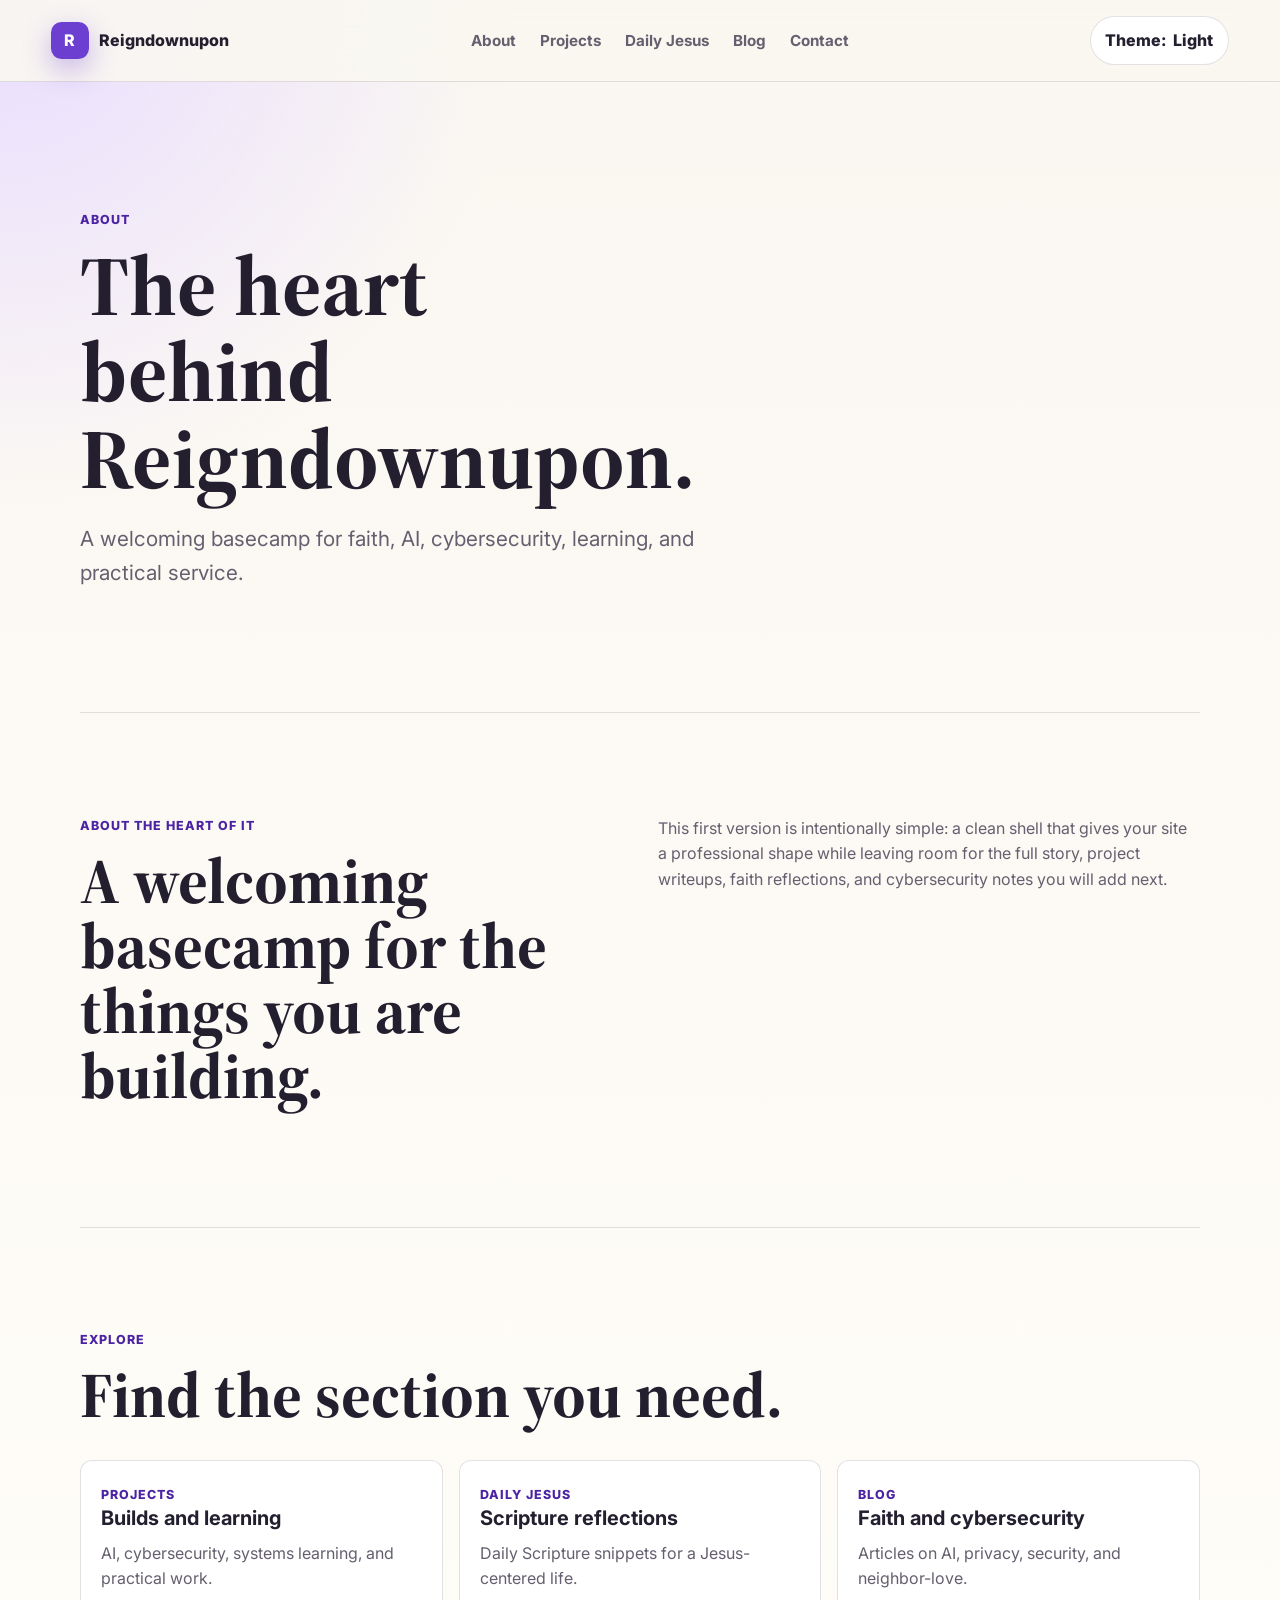
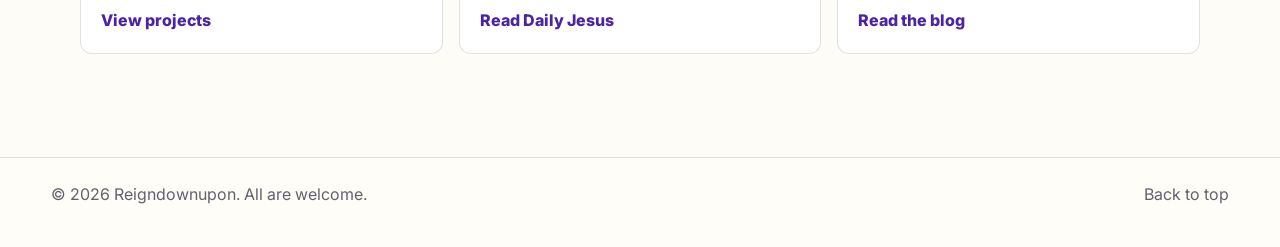
==== about/index.html @ f2bb400f "Add clean section routes" ====
<!doctype html>
<html lang="en">
  <head>
    <meta charset="utf-8">
    <meta name="viewport" content="width=device-width, initial-scale=1">
    <meta
      name="description"
      content="About Reigndownupon: faith, AI, cybersecurity, learning, welcome, and purpose."
    >
    <title>About | Reigndownupon</title>
    <link rel="preconnect" href="https://fonts.googleapis.com">
    <link rel="preconnect" href="https://fonts.gstatic.com" crossorigin>
    <link
      href="https://fonts.googleapis.com/css2?family=Inter:wght@400;500;600;700;800&family=Source+Serif+4:opsz,wght@8..60,600;8..60,700&display=swap"
      rel="stylesheet"
    >
    <link rel="stylesheet" href="/styles.css">
  </head>
  <body>
    <header class="site-header">
      <a class="brand" href="/" aria-label="Reigndownupon home">
        <span class="brand-mark">R</span>
        <span>Reigndownupon</span>
      </a>

      <nav class="nav-links" aria-label="Main navigation">
        <a href="/about/">About</a>
        <a href="/projects/">Projects</a>
        <a href="/dailyjesus/">Daily Jesus</a>
        <a href="/blog/">Blog</a>
        <a href="/contact/">Contact</a>
      </nav>

      <button class="theme-toggle" type="button" aria-label="Switch color theme">
        <span class="theme-label" aria-hidden="true">Theme:</span>
        <span class="theme-text">Light</span>
      </button>
    </header>

    <main id="top">
      <section class="section project-hero">
        <p class="eyebrow">About</p>
        <h1>The heart behind Reigndownupon.</h1>
        <p class="hero-copy">A welcoming basecamp for faith, AI, cybersecurity, learning, and practical service.</p>
      </section>

      <section class="section intro" id="about-story">
        <div>
          <p class="eyebrow">About the heart of it</p>
          <h2>A welcoming basecamp for the things you are building.</h2>
        </div>
        <p>
          This first version is intentionally simple: a clean shell that gives your site a professional shape while leaving
          room for the full story, project writeups, faith reflections, and cybersecurity notes you will add next.
        </p>
      </section>

      <section class="section paths" id="explore">
        <div class="section-heading">
          <p class="eyebrow">Explore</p>
          <h2>Find the section you need.</h2>
        </div>
        <div class="path-grid">
          <article class="path-card">
            <span class="card-kicker">Projects</span>
            <h3>Builds and learning</h3>
            <p>AI, cybersecurity, systems learning, and practical work.</p>
            <a href="/projects/">View projects</a>
          </article>
          <article class="path-card">
            <span class="card-kicker">Daily Jesus</span>
            <h3>Scripture reflections</h3>
            <p>Daily Scripture snippets for a Jesus-centered life.</p>
            <a href="/dailyjesus/">Read Daily Jesus</a>
          </article>
          <article class="path-card">
            <span class="card-kicker">Blog</span>
            <h3>Faith and cybersecurity</h3>
            <p>Articles on AI, privacy, security, and neighbor-love.</p>
            <a href="/blog/">Read the blog</a>
          </article>
        </div>
      </section>
    </main>
    <footer class="site-footer">
      <p>&copy; <span id="year"></span> Reigndownupon. All are welcome.</p>
      <a href="#top">Back to top</a>
    </footer>

    <script src="/script.js"></script>
  </body>
</html>
---- styles.css ----
:root {
  color-scheme: light;
  --bg: #faf7f1;
  --surface: #fffdf8;
  --surface-strong: #ffffff;
  --text: #241f2f;
  --muted: #655f6f;
  --accent: #6d3fd1;
  --accent-strong: #4c24a3;
  --accent-soft: #e9ddff;
  --wood: #6b4a32;
  --line: rgba(36, 31, 47, 0.13);
  --shadow: 0 24px 70px rgba(60, 41, 92, 0.16);
}

body.dark {
  color-scheme: dark;
  --bg: #121018;
  --surface: #1b1723;
  --surface-strong: #241e31;
  --text: #f8f3ea;
  --muted: #c8bed2;
  --accent: #b99cff;
  --accent-strong: #d9ccff;
  --accent-soft: rgba(185, 156, 255, 0.16);
  --wood: #d2a36f;
  --line: rgba(248, 243, 234, 0.14);
  --shadow: 0 24px 80px rgba(0, 0, 0, 0.35);
}

* {
  box-sizing: border-box;
}

html {
  scroll-behavior: smooth;
}

body {
  margin: 0;
  background:
    radial-gradient(circle at top left, var(--accent-soft), transparent 32rem),
    linear-gradient(180deg, var(--bg), var(--surface));
  color: var(--text);
  font-family: Inter, system-ui, -apple-system, BlinkMacSystemFont, "Segoe UI", sans-serif;
  line-height: 1.6;
}

a {
  color: inherit;
}

.site-header {
  position: sticky;
  top: 0;
  z-index: 10;
  display: flex;
  align-items: center;
  justify-content: space-between;
  gap: 1rem;
  padding: 1rem clamp(1rem, 4vw, 4rem);
  background: color-mix(in srgb, var(--bg) 88%, transparent);
  border-bottom: 1px solid var(--line);
  backdrop-filter: blur(18px);
}

.brand {
  display: inline-flex;
  align-items: center;
  gap: 0.65rem;
  font-weight: 800;
  text-decoration: none;
}

.brand-mark {
  display: grid;
  width: 2.35rem;
  height: 2.35rem;
  place-items: center;
  border-radius: 0.65rem;
  background: var(--accent);
  color: white;
  box-shadow: 0 10px 28px color-mix(in srgb, var(--accent) 36%, transparent);
}

.nav-links {
  display: flex;
  align-items: center;
  gap: clamp(0.8rem, 2vw, 1.5rem);
  color: var(--muted);
  font-size: 0.95rem;
  font-weight: 700;
}

.nav-links a,
.site-footer a,
.path-card a {
  text-decoration: none;
}

.nav-links a:hover,
.site-footer a:hover,
.path-card a:hover {
  color: var(--accent-strong);
}

.theme-toggle,
.button {
  border: 0;
  border-radius: 999px;
  font: inherit;
  font-weight: 800;
  cursor: pointer;
}

.theme-toggle {
  display: inline-flex;
  align-items: center;
  gap: 0.45rem;
  padding: 0.68rem 0.9rem;
  background: var(--surface-strong);
  color: var(--text);
  border: 1px solid var(--line);
}

.section {
  width: min(1120px, calc(100% - 2rem));
  margin: 0 auto;
  padding: clamp(4rem, 8vw, 7rem) 0;
}

.hero {
  display: grid;
  grid-template-columns: minmax(0, 1.05fr) minmax(18rem, 0.95fr);
  align-items: center;
  gap: clamp(2rem, 6vw, 5rem);
  min-height: calc(100vh - 5rem);
}

.eyebrow,
.card-kicker,
.date {
  margin: 0 0 0.75rem;
  color: var(--accent-strong);
  font-size: 0.78rem;
  font-weight: 800;
  letter-spacing: 0.08em;
  text-transform: uppercase;
}

h1,
h2,
h3,
h4,
p {
  margin-top: 0;
}

h1,
h2 {
  font-family: "Source Serif 4", Georgia, serif;
  line-height: 1.02;
}

h1 {
  max-width: 13.5ch;
  margin-bottom: 1.35rem;
  font-size: clamp(3.35rem, 6.6vw, 6.2rem);
}

h2 {
  margin-bottom: 1rem;
  font-size: clamp(2.2rem, 5vw, 4.2rem);
}

h3 {
  margin-bottom: 0.65rem;
  font-size: 1.25rem;
  line-height: 1.2;
}

h4 {
  margin-bottom: 0.65rem;
  font-size: 1.08rem;
  line-height: 1.2;
}

.hero-copy {
  max-width: 42rem;
  color: var(--muted);
  font-size: clamp(1.08rem, 2vw, 1.3rem);
}

.hero-actions {
  display: flex;
  flex-wrap: wrap;
  gap: 0.8rem;
  margin-top: 2rem;
}

.button {
  display: inline-flex;
  align-items: center;
  justify-content: center;
  min-height: 3rem;
  padding: 0.75rem 1.2rem;
  text-decoration: none;
}

.button.primary {
  background: var(--accent);
  color: white;
  box-shadow: 0 18px 40px color-mix(in srgb, var(--accent) 28%, transparent);
}

.button.secondary {
  background: var(--surface-strong);
  color: var(--text);
  border: 1px solid var(--line);
}

.hero-scene {
  position: relative;
  min-height: 32rem;
  overflow: hidden;
  border: 1px solid var(--line);
  border-radius: 1.4rem;
  background: var(--surface-strong);
  box-shadow: var(--shadow);
}

.hero-scene img {
  display: block;
  width: 100%;
  height: 100%;
  min-height: 32rem;
  object-fit: cover;
}

.intro {
  display: grid;
  grid-template-columns: minmax(0, 0.95fr) minmax(0, 1fr);
  gap: clamp(1.5rem, 5vw, 4rem);
  border-top: 1px solid var(--line);
  border-bottom: 1px solid var(--line);
}

.intro p:last-child,
.contact p,
.path-card p,
.work-list p,
.article-grid p,
.study-certs p,
.credential-grid p {
  color: var(--muted);
}

.section-heading {
  max-width: 46rem;
  margin-bottom: 2rem;
}

.section-heading-row {
  display: flex;
  max-width: none;
  align-items: end;
  justify-content: space-between;
  gap: 1.25rem;
}

.section-heading-row > div {
  max-width: 46rem;
}

.section-heading-row .button {
  flex: 0 0 auto;
  margin-bottom: 0.25rem;
}

.path-grid,
.article-grid,
.credential-grid {
  display: grid;
  grid-template-columns: repeat(3, minmax(0, 1fr));
  gap: 1rem;
}

.path-card,
.article-grid article,
.credential-grid article {
  padding: 1.25rem;
  border: 1px solid var(--line);
  border-radius: 0.75rem;
  background: var(--surface-strong);
}

.article-list {
  display: grid;
  gap: 1.25rem;
}

.blog-post {
  padding: clamp(1.25rem, 3vw, 2rem);
  border: 1px solid var(--line);
  border-radius: 1rem;
  background: var(--surface-strong);
  box-shadow: 0 16px 48px rgba(60, 41, 92, 0.1);
}

.blog-post h3 {
  font-family: "Source Serif 4", Georgia, serif;
  font-size: clamp(1.65rem, 3vw, 2.45rem);
}

.blog-post p {
  color: var(--muted);
}

.blog-post .article-source {
  color: var(--text);
  font-weight: 800;
}

.blog-post a {
  color: var(--accent-strong);
}

.path-card a {
  color: var(--accent-strong);
  font-weight: 800;
}

.work-list {
  display: grid;
  gap: 0.85rem;
}

.work-list article {
  display: grid;
  grid-template-columns: 4rem minmax(0, 1fr);
  gap: 1rem;
  align-items: start;
  padding: 1.25rem;
  border: 1px solid var(--line);
  border-radius: 0.75rem;
  background: color-mix(in srgb, var(--surface-strong) 72%, transparent);
}

.work-list span {
  color: var(--accent-strong);
  font-family: "Source Serif 4", Georgia, serif;
  font-size: 2rem;
  font-weight: 700;
  line-height: 1;
}

.study-certs {
  margin-top: 2rem;
  padding-top: 2rem;
  border-top: 1px solid var(--line);
}

.credential-grid {
  grid-template-columns: repeat(5, minmax(0, 1fr));
}

.credential-grid article {
  display: grid;
  align-content: start;
  min-height: 12rem;
}

.credential-grid span {
  margin-bottom: 1rem;
  color: var(--accent-strong);
  font-size: 0.78rem;
  font-weight: 800;
  text-transform: uppercase;
}

.jesus-daily {
  border-top: 1px solid var(--line);
  border-bottom: 1px solid var(--line);
}

.daily-feature {
  padding: clamp(1.25rem, 4vw, 2rem);
  border: 1px solid var(--line);
  border-radius: 1rem;
  background: linear-gradient(135deg, var(--surface-strong), color-mix(in srgb, var(--accent-soft) 54%, var(--surface)));
  box-shadow: var(--shadow);
}

.daily-feature h3 {
  font-family: "Source Serif 4", Georgia, serif;
  font-size: clamp(1.8rem, 4vw, 3rem);
}

.daily-feature blockquote {
  margin: 0 0 1.25rem;
  padding: 1rem 1.25rem;
  border-left: 4px solid var(--accent);
  border-radius: 0.7rem;
  background: color-mix(in srgb, var(--surface-strong) 78%, transparent);
  color: var(--text);
  font-family: "Source Serif 4", Georgia, serif;
  font-size: clamp(1.12rem, 2vw, 1.35rem);
  line-height: 1.45;
}

.daily-feature blockquote cite {
  display: block;
  margin-top: 0.65rem;
  color: var(--muted);
  font-family: Inter, system-ui, -apple-system, BlinkMacSystemFont, "Segoe UI", sans-serif;
  font-size: 0.9rem;
  font-style: normal;
  font-weight: 800;
}

.daily-feature ol {
  display: grid;
  gap: 0.75rem;
  margin: 1.25rem 0;
  padding-left: 1.4rem;
  color: var(--text);
  font-weight: 700;
}

.daily-prayer {
  margin-bottom: 0;
  color: var(--accent-strong);
  font-weight: 800;
}

.archive-grid {
  display: grid;
  grid-template-columns: repeat(2, minmax(0, 1fr));
  gap: 1rem;
  margin-top: 1rem;
}

.archive-grid article {
  padding: 1.25rem;
  border: 1px solid var(--line);
  border-radius: 0.75rem;
  background: var(--surface-strong);
}

.daily-feature p,
.archive-grid p {
  color: var(--muted);
}

.contact {
  display: grid;
  grid-template-columns: minmax(0, 0.85fr) minmax(18rem, 1fr);
  gap: clamp(1.5rem, 5vw, 4rem);
  align-items: start;
}

.contact-form,
.contact-card {
  display: grid;
  gap: 1rem;
  padding: 1.25rem;
  border: 1px solid var(--line);
  border-radius: 0.75rem;
  background: var(--surface-strong);
  box-shadow: var(--shadow);
}

.contact-card {
  align-content: start;
}

label {
  display: grid;
  gap: 0.4rem;
  color: var(--muted);
  font-weight: 700;
}

input,
select,
textarea {
  width: 100%;
  border: 1px solid var(--line);
  border-radius: 0.55rem;
  padding: 0.85rem 0.9rem;
  background: var(--surface);
  color: var(--text);
  font: inherit;
}

textarea {
  resize: vertical;
}

.site-footer {
  display: flex;
  justify-content: space-between;
  gap: 1rem;
  padding: 1.5rem clamp(1rem, 4vw, 4rem);
  color: var(--muted);
  border-top: 1px solid var(--line);
}

@media (max-width: 820px) {
  .site-header {
    align-items: flex-start;
    flex-wrap: wrap;
  }

  .nav-links {
    order: 3;
    width: 100%;
    overflow-x: auto;
    padding-bottom: 0.2rem;
  }

  .hero,
  .intro,
  .contact,
  .path-grid,
  .article-grid,
  .archive-grid,
  .credential-grid {
    grid-template-columns: 1fr;
  }

  .section-heading-row {
    align-items: flex-start;
    flex-direction: column;
  }

  .hero {
    min-height: auto;
  }

  h1 {
    max-width: 12ch;
    font-size: clamp(2.85rem, 14vw, 4.6rem);
  }

  .hero-scene {
    min-height: 24rem;
  }
}

@media (max-width: 540px) {
  .brand {
    font-size: 0.95rem;
  }

  .theme-text {
    display: none;
  }

  .section {
    width: min(100% - 1rem, 1120px);
  }

  .work-list article {
    grid-template-columns: 1fr;
  }

  .site-footer {
    flex-direction: column;
  }
}


.work-list article a {
  color: var(--accent-strong);
  font-weight: 800;
  text-decoration: none;
}

.work-list article a:hover {
  text-decoration: underline;
}

.project-hero {
  min-height: auto;
  padding-top: clamp(5rem, 10vw, 8rem);
}

.project-hero h1 {
  max-width: 12ch;
}

.project-summary pre {
  overflow-x: auto;
  padding: 1rem;
  border: 1px solid var(--line);
  border-radius: 0.75rem;
  background: var(--surface-strong);
}

.lesson-grid {
  display: grid;
  gap: 0.85rem;
}

.lesson-card {
  border: 1px solid var(--line);
  border-radius: 0.85rem;
  background: var(--surface-strong);
  overflow: hidden;
}

.lesson-card summary {
  display: grid;
  grid-template-columns: 5rem minmax(0, 1fr);
  gap: 1rem;
  align-items: center;
  padding: 1rem 1.25rem;
  cursor: pointer;
  font-weight: 800;
}

.lesson-card summary span {
  color: var(--accent-strong);
  font-family: "Source Serif 4", Georgia, serif;
  font-size: 1.35rem;
}

.lesson-body {
  display: grid;
  gap: 0.65rem;
  padding: 0 1.25rem 1.25rem 7.25rem;
  color: var(--muted);
}

.lesson-body p {
  margin-bottom: 0;
}

.lesson-body code,
.project-summary code {
  font-family: ui-monospace, SFMono-Regular, Menlo, Consolas, monospace;
  font-size: 0.92em;
}
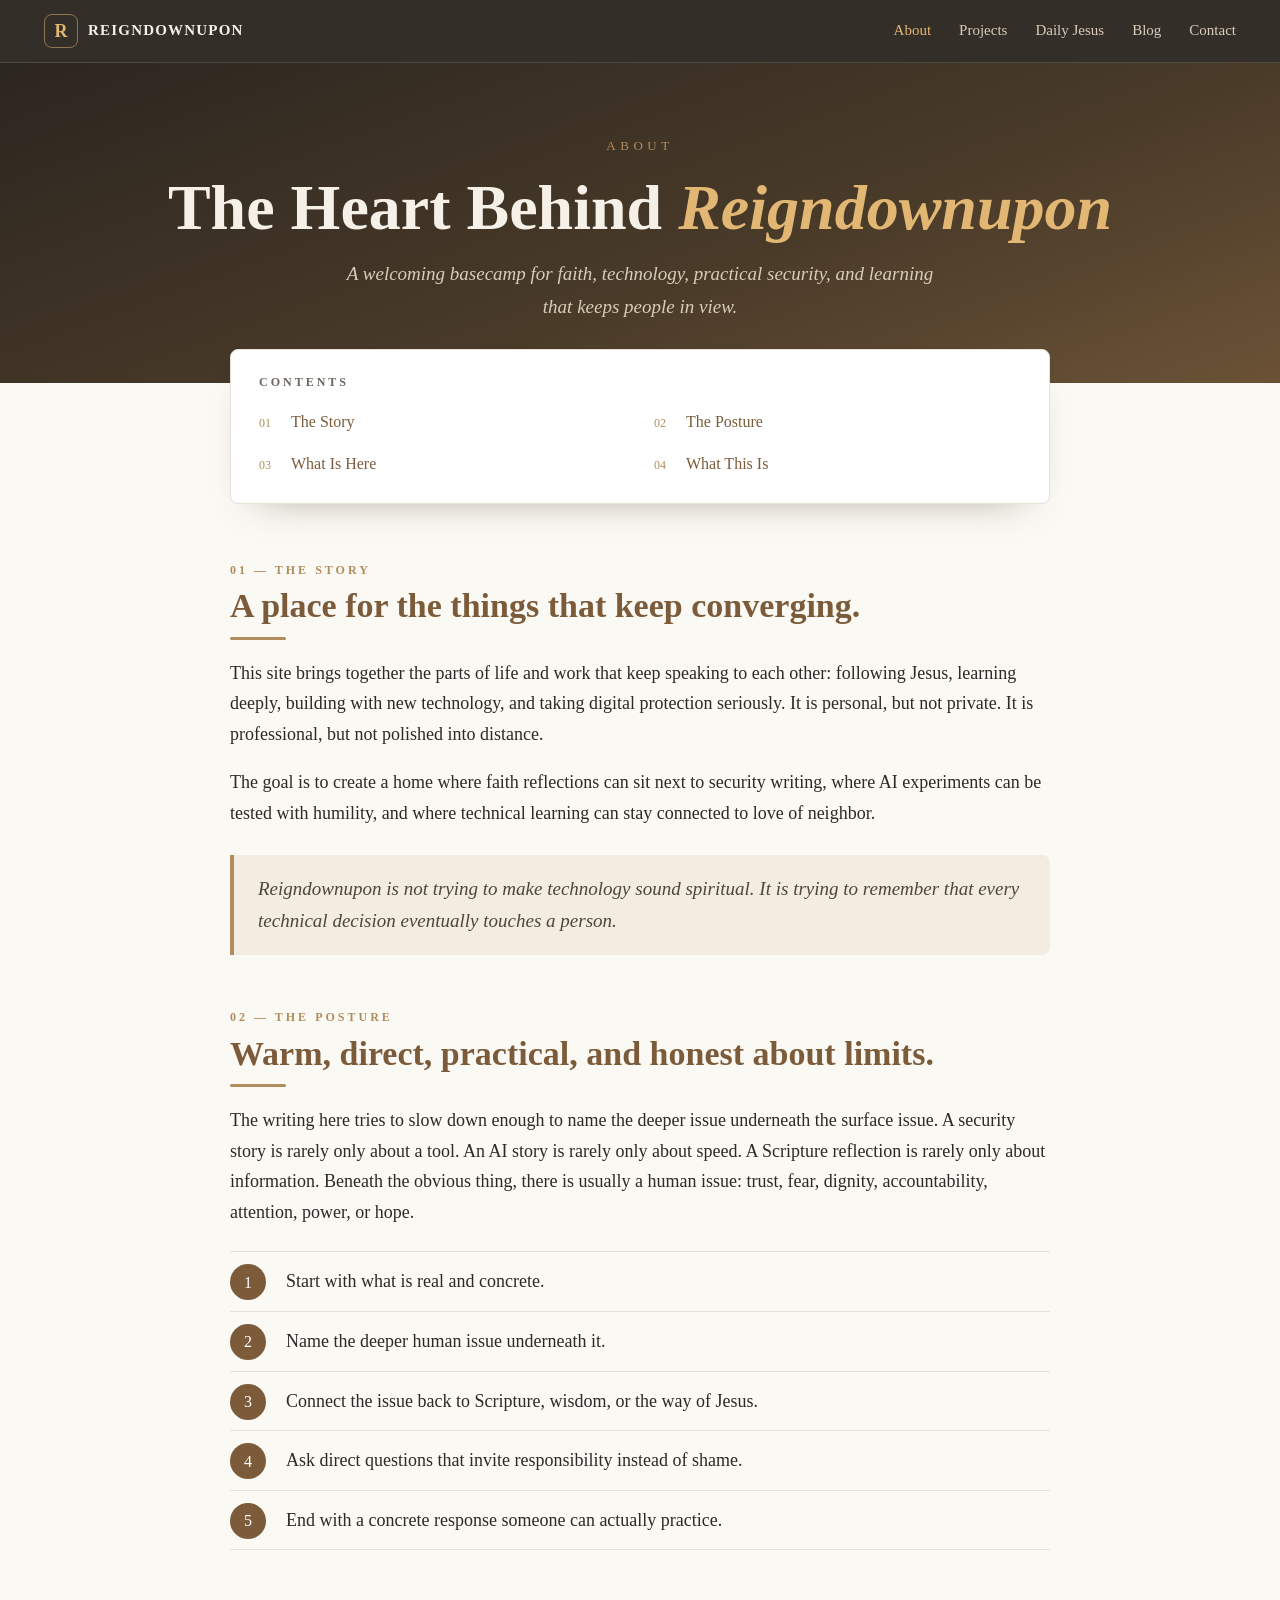
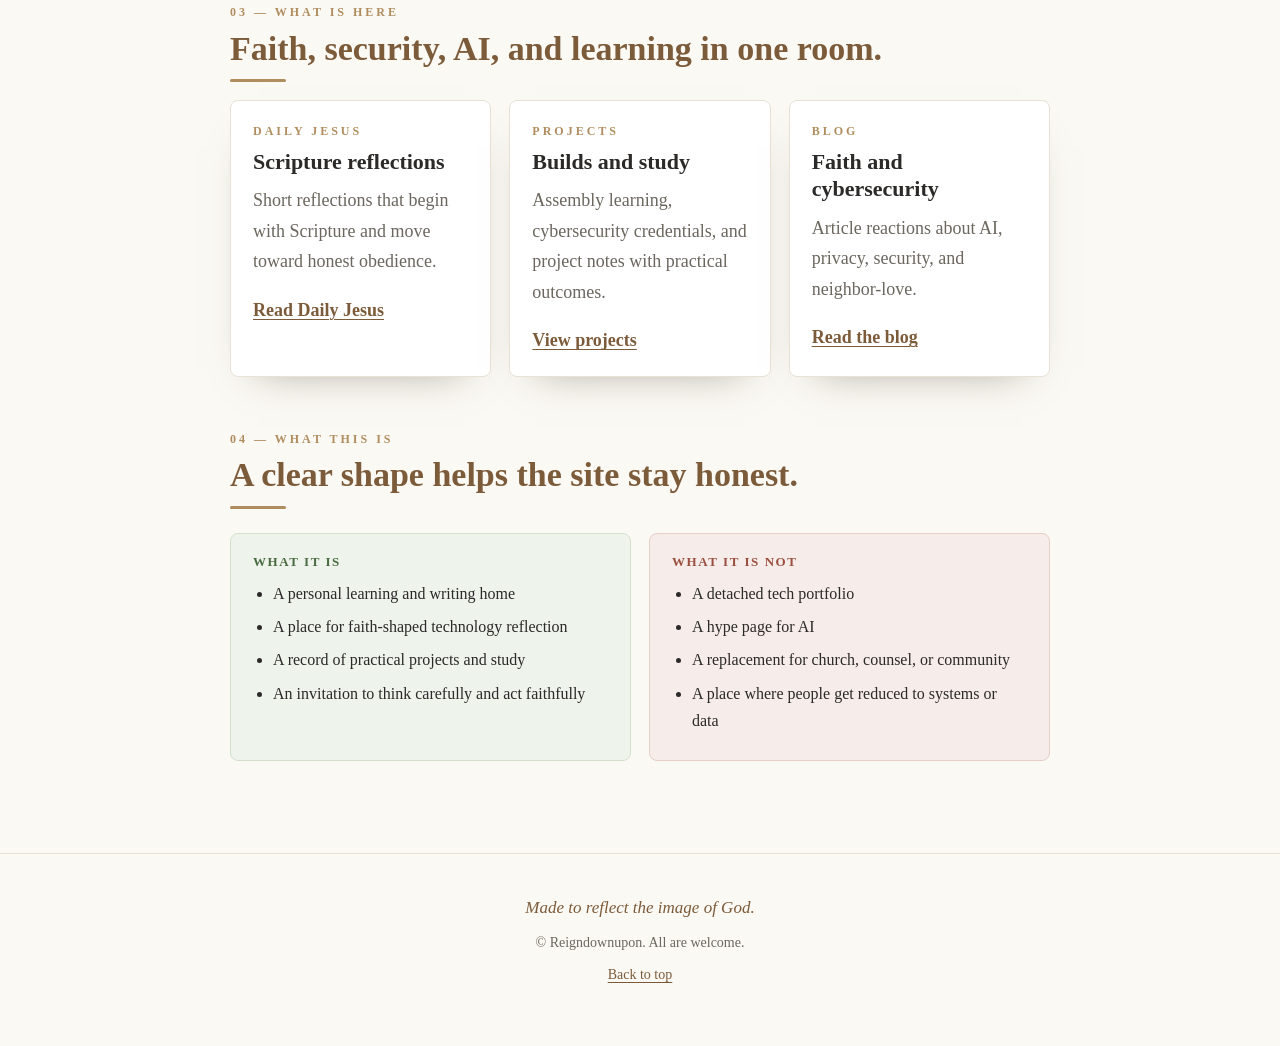
==== commit 9169ee75: "Redesign site with documentation style" ====
--- a/about/index.html
+++ b/about/index.html
@@ -5,15 +5,9 @@
     <meta name="viewport" content="width=device-width, initial-scale=1">
     <meta
       name="description"
-      content="About Reigndownupon: faith, AI, cybersecurity, learning, welcome, and purpose."
+      content="About Reigndownupon: faith, technology, cybersecurity, learning, welcome, and purpose."
     >
     <title>About | Reigndownupon</title>
-    <link rel="preconnect" href="https://fonts.googleapis.com">
-    <link rel="preconnect" href="https://fonts.gstatic.com" crossorigin>
-    <link
-      href="https://fonts.googleapis.com/css2?family=Inter:wght@400;500;600;700;800&family=Source+Serif+4:opsz,wght@8..60,600;8..60,700&display=swap"
-      rel="stylesheet"
-    >
     <link rel="stylesheet" href="/styles.css">
   </head>
   <body>
@@ -24,65 +18,120 @@
       </a>
 
       <nav class="nav-links" aria-label="Main navigation">
-        <a href="/about/">About</a>
+        <a href="/about/" aria-current="page">About</a>
         <a href="/projects/">Projects</a>
         <a href="/dailyjesus/">Daily Jesus</a>
         <a href="/blog/">Blog</a>
         <a href="/contact/">Contact</a>
       </nav>
-
-      <button class="theme-toggle" type="button" aria-label="Switch color theme">
-        <span class="theme-label" aria-hidden="true">Theme:</span>
-        <span class="theme-text">Light</span>
-      </button>
     </header>
 
-    <main id="top">
-      <section class="section project-hero">
-        <p class="eyebrow">About</p>
-        <h1>The heart behind Reigndownupon.</h1>
-        <p class="hero-copy">A welcoming basecamp for faith, AI, cybersecurity, learning, and practical service.</p>
+    <section class="hero" id="top">
+      <div class="mark">About</div>
+      <h1>The Heart Behind <span class="warm">Reigndownupon</span></h1>
+      <p class="tag">A welcoming basecamp for faith, technology, practical security, and learning that keeps people in view.</p>
+    </section>
+
+    <nav class="toc" aria-label="About page contents">
+      <h2>Contents</h2>
+      <ol>
+        <li><a href="#story"><span class="n">01</span> The Story</a></li>
+        <li><a href="#posture"><span class="n">02</span> The Posture</a></li>
+        <li><a href="#what-is-here"><span class="n">03</span> What Is Here</a></li>
+        <li><a href="#boundaries"><span class="n">04</span> What This Is</a></li>
+      </ol>
+    </nav>
+
+    <main class="wrap">
+      <section id="story">
+        <div class="kicker">01 &mdash; The story</div>
+        <h2>A place for the things that keep converging.</h2>
+        <p>
+          This site brings together the parts of life and work that keep speaking to each other: following Jesus,
+          learning deeply, building with new technology, and taking digital protection seriously. It is personal, but
+          not private. It is professional, but not polished into distance.
+        </p>
+        <p>
+          The goal is to create a home where faith reflections can sit next to security writing, where AI experiments
+          can be tested with humility, and where technical learning can stay connected to love of neighbor.
+        </p>
+        <div class="pull">
+          Reigndownupon is not trying to make technology sound spiritual. It is trying to remember that every technical
+          decision eventually touches a person.
+        </div>
       </section>
 
-      <section class="section intro" id="about-story">
-        <div>
-          <p class="eyebrow">About the heart of it</p>
-          <h2>A welcoming basecamp for the things you are building.</h2>
-        </div>
+      <section id="posture">
+        <div class="kicker">02 &mdash; The posture</div>
+        <h2>Warm, direct, practical, and honest about limits.</h2>
         <p>
-          This first version is intentionally simple: a clean shell that gives your site a professional shape while leaving
-          room for the full story, project writeups, faith reflections, and cybersecurity notes you will add next.
+          The writing here tries to slow down enough to name the deeper issue underneath the surface issue. A security
+          story is rarely only about a tool. An AI story is rarely only about speed. A Scripture reflection is rarely
+          only about information. Beneath the obvious thing, there is usually a human issue: trust, fear, dignity,
+          accountability, attention, power, or hope.
         </p>
+        <ol class="steps">
+          <li>Start with what is real and concrete.</li>
+          <li>Name the deeper human issue underneath it.</li>
+          <li>Connect the issue back to Scripture, wisdom, or the way of Jesus.</li>
+          <li>Ask direct questions that invite responsibility instead of shame.</li>
+          <li>End with a concrete response someone can actually practice.</li>
+        </ol>
       </section>
 
-      <section class="section paths" id="explore">
-        <div class="section-heading">
-          <p class="eyebrow">Explore</p>
-          <h2>Find the section you need.</h2>
-        </div>
+      <section id="what-is-here">
+        <div class="kicker">03 &mdash; What is here</div>
+        <h2>Faith, security, AI, and learning in one room.</h2>
         <div class="path-grid">
           <article class="path-card">
-            <span class="card-kicker">Projects</span>
-            <h3>Builds and learning</h3>
-            <p>AI, cybersecurity, systems learning, and practical work.</p>
+            <div class="card-kicker">Daily Jesus</div>
+            <h3>Scripture reflections</h3>
+            <p>Short reflections that begin with Scripture and move toward honest obedience.</p>
+            <a href="/dailyjesus/">Read Daily Jesus</a>
+          </article>
+          <article class="path-card">
+            <div class="card-kicker">Projects</div>
+            <h3>Builds and study</h3>
+            <p>Assembly learning, cybersecurity credentials, and project notes with practical outcomes.</p>
             <a href="/projects/">View projects</a>
           </article>
           <article class="path-card">
-            <span class="card-kicker">Daily Jesus</span>
-            <h3>Scripture reflections</h3>
-            <p>Daily Scripture snippets for a Jesus-centered life.</p>
-            <a href="/dailyjesus/">Read Daily Jesus</a>
-          </article>
-          <article class="path-card">
-            <span class="card-kicker">Blog</span>
+            <div class="card-kicker">Blog</div>
             <h3>Faith and cybersecurity</h3>
-            <p>Articles on AI, privacy, security, and neighbor-love.</p>
+            <p>Article reactions about AI, privacy, security, and neighbor-love.</p>
             <a href="/blog/">Read the blog</a>
           </article>
         </div>
       </section>
+
+      <section id="boundaries">
+        <div class="kicker">04 &mdash; What this is</div>
+        <h2>A clear shape helps the site stay honest.</h2>
+        <div class="boundary">
+          <div class="card is">
+            <h4>What it is</h4>
+            <ul>
+              <li>A personal learning and writing home</li>
+              <li>A place for faith-shaped technology reflection</li>
+              <li>A record of practical projects and study</li>
+              <li>An invitation to think carefully and act faithfully</li>
+            </ul>
+          </div>
+          <div class="card isnt">
+            <h4>What it is not</h4>
+            <ul>
+              <li>A detached tech portfolio</li>
+              <li>A hype page for AI</li>
+              <li>A replacement for church, counsel, or community</li>
+              <li>A place where people get reduced to systems or data</li>
+            </ul>
+          </div>
+        </div>
+      </section>
     </main>
+
     <footer class="site-footer">
+      <p class="verse">Made to reflect the image of God.</p>
       <p>&copy; <span id="year"></span> Reigndownupon. All are welcome.</p>
       <a href="#top">Back to top</a>
     </footer>
--- a/styles.css
+++ b/styles.css
@@ -1,31 +1,23 @@
 :root {
   color-scheme: light;
-  --bg: #faf7f1;
-  --surface: #fffdf8;
-  --surface-strong: #ffffff;
-  --text: #241f2f;
-  --muted: #655f6f;
-  --accent: #6d3fd1;
-  --accent-strong: #4c24a3;
-  --accent-soft: #e9ddff;
-  --wood: #6b4a32;
-  --line: rgba(36, 31, 47, 0.13);
-  --shadow: 0 24px 70px rgba(60, 41, 92, 0.16);
-}
-
-body.dark {
-  color-scheme: dark;
-  --bg: #121018;
-  --surface: #1b1723;
-  --surface-strong: #241e31;
-  --text: #f8f3ea;
-  --muted: #c8bed2;
-  --accent: #b99cff;
-  --accent-strong: #d9ccff;
-  --accent-soft: rgba(185, 156, 255, 0.16);
-  --wood: #d2a36f;
-  --line: rgba(248, 243, 234, 0.14);
-  --shadow: 0 24px 80px rgba(0, 0, 0, 0.35);
+  --bg: #fbf9f4;
+  --paper: #ffffff;
+  --ink: #2b2a28;
+  --muted: #6b675f;
+  --accent: #7c5b3a;
+  --accent-soft: #b08d5f;
+  --line: #e7e1d6;
+  --highlight: #f3ece0;
+  --deep: #2c2620;
+  --deep-mid: #4a3b29;
+  --deep-warm: #6b5236;
+  --good: #eef3ec;
+  --good-line: #d3e0cd;
+  --caution: #f6ece9;
+  --caution-line: #e6cfc8;
+  --max: 820px;
+  --wide: 1040px;
+  --shadow: 0 18px 40px -28px rgba(60, 45, 25, 0.5);
 }
 
 * {
@@ -38,16 +30,41 @@
 
 body {
   margin: 0;
-  background:
-    radial-gradient(circle at top left, var(--accent-soft), transparent 32rem),
-    linear-gradient(180deg, var(--bg), var(--surface));
-  color: var(--text);
-  font-family: Inter, system-ui, -apple-system, BlinkMacSystemFont, "Segoe UI", sans-serif;
-  line-height: 1.6;
+  background: var(--bg);
+  color: var(--ink);
+  font-family: "Iowan Old Style", "Palatino Linotype", Palatino, Georgia, serif;
+  font-size: 18px;
+  line-height: 1.7;
+}
+
+img {
+  display: block;
+  max-width: 100%;
 }
 
 a {
-  color: inherit;
+  color: var(--accent);
+  text-decoration-thickness: 1px;
+  text-underline-offset: 0.18em;
+}
+
+a:hover {
+  color: var(--ink);
+}
+
+p,
+h1,
+h2,
+h3,
+h4,
+ol,
+ul,
+blockquote {
+  margin-top: 0;
+}
+
+p {
+  margin-bottom: 18px;
 }
 
 .site-header {
@@ -57,427 +74,598 @@
   display: flex;
   align-items: center;
   justify-content: space-between;
-  gap: 1rem;
-  padding: 1rem clamp(1rem, 4vw, 4rem);
-  background: color-mix(in srgb, var(--bg) 88%, transparent);
-  border-bottom: 1px solid var(--line);
-  backdrop-filter: blur(18px);
+  gap: 20px;
+  padding: 14px clamp(18px, 4vw, 44px);
+  background: rgba(44, 38, 32, 0.96);
+  color: #f6f1e8;
+  border-bottom: 1px solid rgba(246, 241, 232, 0.14);
+  backdrop-filter: blur(12px);
 }
 
 .brand {
   display: inline-flex;
   align-items: center;
-  gap: 0.65rem;
-  font-weight: 800;
+  gap: 10px;
+  color: #f6f1e8;
+  font-size: 15px;
+  font-weight: 700;
+  letter-spacing: 0.08em;
   text-decoration: none;
+  text-transform: uppercase;
 }
 
 .brand-mark {
   display: grid;
-  width: 2.35rem;
-  height: 2.35rem;
+  width: 34px;
+  height: 34px;
   place-items: center;
-  border-radius: 0.65rem;
-  background: var(--accent);
-  color: white;
-  box-shadow: 0 10px 28px color-mix(in srgb, var(--accent) 36%, transparent);
+  border: 1px solid rgba(226, 182, 115, 0.52);
+  border-radius: 8px;
+  color: #e2b673;
+  font-size: 18px;
+  letter-spacing: 0;
 }
 
 .nav-links {
   display: flex;
   align-items: center;
-  gap: clamp(0.8rem, 2vw, 1.5rem);
-  color: var(--muted);
-  font-size: 0.95rem;
-  font-weight: 700;
-}
-
-.nav-links a,
-.site-footer a,
-.path-card a {
+  gap: clamp(14px, 3vw, 28px);
+  color: #d8cdba;
+  font-size: 15px;
+}
+
+.nav-links a {
+  color: inherit;
   text-decoration: none;
 }
 
 .nav-links a:hover,
-.site-footer a:hover,
-.path-card a:hover {
-  color: var(--accent-strong);
-}
-
-.theme-toggle,
-.button {
-  border: 0;
-  border-radius: 999px;
-  font: inherit;
-  font-weight: 800;
-  cursor: pointer;
-}
-
-.theme-toggle {
-  display: inline-flex;
-  align-items: center;
-  gap: 0.45rem;
-  padding: 0.68rem 0.9rem;
-  background: var(--surface-strong);
-  color: var(--text);
-  border: 1px solid var(--line);
-}
-
-.section {
-  width: min(1120px, calc(100% - 2rem));
-  margin: 0 auto;
-  padding: clamp(4rem, 8vw, 7rem) 0;
-}
-
-.hero {
-  display: grid;
-  grid-template-columns: minmax(0, 1.05fr) minmax(18rem, 0.95fr);
-  align-items: center;
-  gap: clamp(2rem, 6vw, 5rem);
-  min-height: calc(100vh - 5rem);
-}
-
-.eyebrow,
-.card-kicker,
-.date {
-  margin: 0 0 0.75rem;
-  color: var(--accent-strong);
-  font-size: 0.78rem;
-  font-weight: 800;
-  letter-spacing: 0.08em;
+.nav-links a[aria-current="page"] {
+  color: #e2b673;
+}
+
+.hero,
+.section.project-hero {
+  background: linear-gradient(160deg, var(--deep) 0%, var(--deep-mid) 60%, var(--deep-warm) 100%);
+  color: #f6f1e8;
+  margin: 0;
+  max-width: none;
+  padding: 72px 24px 60px;
+  text-align: center;
+}
+
+.hero .mark,
+.project-hero .eyebrow {
+  margin: 0 0 18px;
+  color: var(--accent-soft);
+  font-size: 13px;
+  letter-spacing: 0.35em;
   text-transform: uppercase;
 }
 
-h1,
-h2,
-h3,
-h4,
-p {
-  margin-top: 0;
-}
-
-h1,
-h2 {
-  font-family: "Source Serif 4", Georgia, serif;
+.hero h1,
+.project-hero h1 {
+  margin: 0;
+  color: #f6f1e8;
+  font-size: clamp(46px, 9vw, 64px);
+  font-weight: 600;
+  letter-spacing: 0;
   line-height: 1.02;
 }
 
-h1 {
-  max-width: 13.5ch;
-  margin-bottom: 1.35rem;
-  font-size: clamp(3.35rem, 6.6vw, 6.2rem);
-}
-
-h2 {
-  margin-bottom: 1rem;
-  font-size: clamp(2.2rem, 5vw, 4.2rem);
-}
-
-h3 {
-  margin-bottom: 0.65rem;
-  font-size: 1.25rem;
-  line-height: 1.2;
-}
-
-h4 {
-  margin-bottom: 0.65rem;
-  font-size: 1.08rem;
-  line-height: 1.2;
-}
-
+.hero h1 .warm,
+.project-hero h1 .warm {
+  color: #e2b673;
+  font-style: italic;
+}
+
+.hero p.tag,
 .hero-copy {
-  max-width: 42rem;
-  color: var(--muted);
-  font-size: clamp(1.08rem, 2vw, 1.3rem);
+  max-width: 590px;
+  margin: 18px auto 0;
+  color: #d8cdba;
+  font-size: 19px;
+  font-style: italic;
 }
 
 .hero-actions {
   display: flex;
   flex-wrap: wrap;
-  gap: 0.8rem;
-  margin-top: 2rem;
+  justify-content: center;
+  gap: 12px;
+  margin-top: 26px;
 }
 
 .button {
   display: inline-flex;
   align-items: center;
   justify-content: center;
-  min-height: 3rem;
-  padding: 0.75rem 1.2rem;
+  min-height: 44px;
+  padding: 9px 18px;
+  border: 1px solid var(--accent);
+  border-radius: 999px;
+  color: var(--accent);
+  font: inherit;
+  font-size: 16px;
+  font-weight: 700;
   text-decoration: none;
+  cursor: pointer;
 }
 
 .button.primary {
   background: var(--accent);
-  color: white;
-  box-shadow: 0 18px 40px color-mix(in srgb, var(--accent) 28%, transparent);
+  color: #ffffff;
 }
 
 .button.secondary {
-  background: var(--surface-strong);
-  color: var(--text);
+  background: var(--paper);
+}
+
+.hero .button.secondary,
+.project-hero .button.secondary {
+  background: transparent;
+  border-color: rgba(226, 182, 115, 0.68);
+  color: #f6f1e8;
+}
+
+.hero .button.primary,
+.project-hero .button.primary {
+  border-color: #e2b673;
+  background: #e2b673;
+  color: #2c2620;
+}
+
+.toc {
+  position: relative;
+  z-index: 2;
+  max-width: var(--max);
+  margin: -34px auto 0;
+  padding: 22px 28px;
   border: 1px solid var(--line);
-}
-
-.hero-scene {
+  border-radius: 8px;
+  background: var(--paper);
+  box-shadow: var(--shadow);
+}
+
+.toc h2 {
+  margin: 0 0 12px;
+  color: var(--muted);
+  font-size: 12px;
+  letter-spacing: 0.25em;
+  text-transform: uppercase;
+}
+
+.toc ol {
+  display: grid;
+  grid-template-columns: repeat(2, 1fr);
+  gap: 6px 28px;
+  margin: 0;
+  padding: 0;
+  list-style: none;
+}
+
+.toc a {
+  display: flex;
+  align-items: baseline;
+  gap: 10px;
+  padding: 4px 0;
+  color: var(--accent);
+  font-size: 16px;
+  text-decoration: none;
+}
+
+.toc a .n {
+  flex: none;
+  width: 22px;
+  color: var(--accent-soft);
+  font-size: 12px;
+}
+
+main.wrap,
+main#top:not(.wrap) {
+  padding: 56px 0 40px;
+}
+
+.wrap,
+.section {
+  max-width: var(--max);
+  margin-right: auto;
+  margin-left: auto;
+  padding-right: 24px;
+  padding-left: 24px;
+}
+
+.wrap > .section {
+  padding-right: 0;
+  padding-left: 0;
+}
+
+section,
+.section {
+  margin-bottom: 52px;
+  scroll-margin-top: 88px;
+}
+
+.wide {
+  max-width: var(--wide);
+}
+
+.kicker,
+.eyebrow,
+.card-kicker,
+.date {
+  margin: 0 0 6px;
+  color: var(--accent-soft);
+  font-size: 12px;
+  font-weight: 700;
+  letter-spacing: 0.25em;
+  text-transform: uppercase;
+}
+
+section h2,
+.section h2 {
   position: relative;
-  min-height: 32rem;
-  overflow: hidden;
-  border: 1px solid var(--line);
-  border-radius: 1.4rem;
-  background: var(--surface-strong);
-  box-shadow: var(--shadow);
-}
-
-.hero-scene img {
-  display: block;
-  width: 100%;
-  height: 100%;
-  min-height: 32rem;
-  object-fit: cover;
-}
-
-.intro {
-  display: grid;
-  grid-template-columns: minmax(0, 0.95fr) minmax(0, 1fr);
-  gap: clamp(1.5rem, 5vw, 4rem);
-  border-top: 1px solid var(--line);
-  border-bottom: 1px solid var(--line);
-}
-
-.intro p:last-child,
-.contact p,
-.path-card p,
-.work-list p,
-.article-grid p,
-.study-certs p,
-.credential-grid p {
-  color: var(--muted);
+  margin: 0 0 18px;
+  padding-bottom: 14px;
+  color: var(--accent);
+  font-size: clamp(28px, 6vw, 34px);
+  font-weight: 600;
+  line-height: 1.16;
+}
+
+section h2::after,
+.section h2::after {
+  content: "";
+  position: absolute;
+  bottom: 0;
+  left: 0;
+  width: 56px;
+  height: 3px;
+  border-radius: 2px;
+  background: var(--accent-soft);
+}
+
+h3 {
+  margin-bottom: 10px;
+  color: var(--ink);
+  font-size: 22px;
+  line-height: 1.25;
+}
+
+h4 {
+  margin-bottom: 8px;
+  color: var(--ink);
+  font-size: 18px;
+  line-height: 1.25;
 }
 
 .section-heading {
-  max-width: 46rem;
-  margin-bottom: 2rem;
+  margin-bottom: 26px;
 }
 
 .section-heading-row {
   display: flex;
-  max-width: none;
-  align-items: end;
+  align-items: flex-end;
   justify-content: space-between;
-  gap: 1.25rem;
+  gap: 20px;
 }
 
 .section-heading-row > div {
-  max-width: 46rem;
-}
-
-.section-heading-row .button {
-  flex: 0 0 auto;
-  margin-bottom: 0.25rem;
-}
-
+  max-width: 620px;
+}
+
+.pull {
+  margin: 26px 0;
+  padding: 18px 24px;
+  border-left: 4px solid var(--accent-soft);
+  border-radius: 0 8px 8px 0;
+  background: var(--highlight);
+  color: #4d4639;
+  font-size: 19px;
+  font-style: italic;
+}
+
+.example,
+.blog-post,
+.daily-feature,
+.path-card,
+.credential-grid article,
+.contact-form,
+.contact-card,
+.archive-grid article {
+  border: 1px solid var(--line);
+  border-radius: 8px;
+  background: var(--paper);
+  box-shadow: var(--shadow);
+}
+
+.example {
+  margin: 26px 0;
+  padding: 26px 28px;
+}
+
+.example h3 {
+  margin: 0 0 12px;
+  color: var(--accent);
+  font-size: 15px;
+  letter-spacing: 0.15em;
+  text-transform: uppercase;
+}
+
+.example ul {
+  margin: 14px 0 0;
+  padding-left: 22px;
+}
+
+.example li {
+  margin-bottom: 8px;
+}
+
+.feature-image {
+  overflow: hidden;
+  margin: 26px 0;
+  border: 1px solid var(--line);
+  border-radius: 8px;
+  background: var(--paper);
+  box-shadow: var(--shadow);
+}
+
+.feature-image img {
+  width: 100%;
+  aspect-ratio: 16 / 9;
+  object-fit: cover;
+}
+
+.feature-image figcaption {
+  padding: 12px 16px 14px;
+  color: var(--muted);
+  font-size: 15px;
+  line-height: 1.45;
+}
+
+.feature-grid,
 .path-grid,
 .article-grid,
+.archive-grid,
 .credential-grid {
   display: grid;
+  grid-template-columns: repeat(2, minmax(0, 1fr));
+  gap: 18px;
+}
+
+.path-grid {
   grid-template-columns: repeat(3, minmax(0, 1fr));
-  gap: 1rem;
 }
 
 .path-card,
-.article-grid article,
-.credential-grid article {
-  padding: 1.25rem;
+.archive-grid article {
+  padding: 20px 22px;
+}
+
+.path-card p,
+.archive-grid p,
+.blog-post p,
+.daily-feature p,
+.contact-card p,
+.credential-grid p,
+.work-list p {
+  color: var(--muted);
+}
+
+.path-card a,
+.work-list a,
+.blog-post a,
+.daily-feature a {
+  font-weight: 700;
+}
+
+.boundary {
+  display: grid;
+  grid-template-columns: 1fr 1fr;
+  gap: 18px;
+  margin: 24px 0;
+}
+
+.boundary .card {
+  padding: 20px 22px;
   border: 1px solid var(--line);
-  border-radius: 0.75rem;
-  background: var(--surface-strong);
-}
-
-.article-list {
-  display: grid;
-  gap: 1.25rem;
-}
-
-.blog-post {
-  padding: clamp(1.25rem, 3vw, 2rem);
-  border: 1px solid var(--line);
-  border-radius: 1rem;
-  background: var(--surface-strong);
-  box-shadow: 0 16px 48px rgba(60, 41, 92, 0.1);
-}
-
-.blog-post h3 {
-  font-family: "Source Serif 4", Georgia, serif;
-  font-size: clamp(1.65rem, 3vw, 2.45rem);
-}
-
-.blog-post p {
-  color: var(--muted);
-}
-
-.blog-post .article-source {
-  color: var(--text);
-  font-weight: 800;
-}
-
-.blog-post a {
-  color: var(--accent-strong);
-}
-
-.path-card a {
-  color: var(--accent-strong);
-  font-weight: 800;
-}
-
-.work-list {
-  display: grid;
-  gap: 0.85rem;
+  border-radius: 8px;
+}
+
+.boundary .is {
+  border-color: var(--good-line);
+  background: var(--good);
+}
+
+.boundary .isnt {
+  border-color: var(--caution-line);
+  background: var(--caution);
+}
+
+.boundary h4 {
+  margin: 0 0 10px;
+  font-size: 13px;
+  letter-spacing: 0.12em;
+  text-transform: uppercase;
+}
+
+.boundary .is h4 {
+  color: #4a6b41;
+}
+
+.boundary .isnt h4 {
+  color: #9a4f3f;
+}
+
+.boundary ul {
+  margin: 0;
+  padding-left: 20px;
+}
+
+.boundary li {
+  margin-bottom: 6px;
+  font-size: 16px;
+}
+
+.steps {
+  counter-reset: step;
+  margin: 24px 0 0;
+  padding: 0;
+  list-style: none;
+}
+
+.steps li {
+  position: relative;
+  counter-increment: step;
+  padding: 14px 0 14px 56px;
+  border-top: 1px solid var(--line);
+}
+
+.steps li:last-child {
+  border-bottom: 1px solid var(--line);
+}
+
+.steps li::before {
+  content: counter(step);
+  position: absolute;
+  top: 12px;
+  left: 0;
+  display: flex;
+  width: 36px;
+  height: 36px;
+  align-items: center;
+  justify-content: center;
+  border-radius: 50%;
+  background: var(--accent);
+  color: #ffffff;
+  font-size: 16px;
+}
+
+.work-list,
+.article-list,
+.lesson-grid {
+  display: grid;
+  gap: 18px;
 }
 
 .work-list article {
   display: grid;
-  grid-template-columns: 4rem minmax(0, 1fr);
-  gap: 1rem;
-  align-items: start;
-  padding: 1.25rem;
-  border: 1px solid var(--line);
-  border-radius: 0.75rem;
-  background: color-mix(in srgb, var(--surface-strong) 72%, transparent);
+  grid-template-columns: 52px minmax(0, 1fr);
+  gap: 18px;
+  padding: 20px 0;
+  border-top: 1px solid var(--line);
+}
+
+.work-list article:last-child {
+  border-bottom: 1px solid var(--line);
 }
 
 .work-list span {
-  color: var(--accent-strong);
-  font-family: "Source Serif 4", Georgia, serif;
-  font-size: 2rem;
+  color: var(--accent-soft);
+  font-size: 26px;
   font-weight: 700;
   line-height: 1;
 }
 
-.study-certs {
-  margin-top: 2rem;
-  padding-top: 2rem;
-  border-top: 1px solid var(--line);
-}
-
-.credential-grid {
-  grid-template-columns: repeat(5, minmax(0, 1fr));
-}
-
-.credential-grid article {
-  display: grid;
-  align-content: start;
-  min-height: 12rem;
-}
-
-.credential-grid span {
-  margin-bottom: 1rem;
-  color: var(--accent-strong);
-  font-size: 0.78rem;
-  font-weight: 800;
-  text-transform: uppercase;
-}
-
-.jesus-daily {
-  border-top: 1px solid var(--line);
-  border-bottom: 1px solid var(--line);
-}
-
+.blog-post,
 .daily-feature {
-  padding: clamp(1.25rem, 4vw, 2rem);
-  border: 1px solid var(--line);
-  border-radius: 1rem;
-  background: linear-gradient(135deg, var(--surface-strong), color-mix(in srgb, var(--accent-soft) 54%, var(--surface)));
-  box-shadow: var(--shadow);
-}
-
+  padding: clamp(22px, 4vw, 30px);
+}
+
+.blog-post h3,
 .daily-feature h3 {
-  font-family: "Source Serif 4", Georgia, serif;
-  font-size: clamp(1.8rem, 4vw, 3rem);
+  color: var(--accent);
+  font-size: clamp(28px, 5vw, 36px);
+  font-weight: 600;
+}
+
+.article-source {
+  color: var(--ink);
+  font-weight: 700;
+}
+
+.blog-post ul {
+  margin-top: 0;
+  padding-left: 24px;
 }
 
 .daily-feature blockquote {
-  margin: 0 0 1.25rem;
-  padding: 1rem 1.25rem;
-  border-left: 4px solid var(--accent);
-  border-radius: 0.7rem;
-  background: color-mix(in srgb, var(--surface-strong) 78%, transparent);
-  color: var(--text);
-  font-family: "Source Serif 4", Georgia, serif;
-  font-size: clamp(1.12rem, 2vw, 1.35rem);
-  line-height: 1.45;
+  margin: 0 0 18px;
+  padding: 18px 24px;
+  border-left: 4px solid var(--accent-soft);
+  border-radius: 0 8px 8px 0;
+  background: var(--highlight);
+  color: #4d4639;
+  font-size: 19px;
+  font-style: italic;
 }
 
 .daily-feature blockquote cite {
   display: block;
-  margin-top: 0.65rem;
+  margin-top: 10px;
   color: var(--muted);
-  font-family: Inter, system-ui, -apple-system, BlinkMacSystemFont, "Segoe UI", sans-serif;
-  font-size: 0.9rem;
+  font-size: 15px;
   font-style: normal;
-  font-weight: 800;
+  font-weight: 700;
 }
 
 .daily-feature ol {
   display: grid;
-  gap: 0.75rem;
-  margin: 1.25rem 0;
-  padding-left: 1.4rem;
-  color: var(--text);
-  font-weight: 700;
+  gap: 10px;
+  margin: 18px 0;
+  padding-left: 22px;
+  color: var(--ink);
 }
 
 .daily-prayer {
-  margin-bottom: 0;
-  color: var(--accent-strong);
-  font-weight: 800;
-}
-
-.archive-grid {
-  display: grid;
+  color: var(--accent);
+  font-weight: 700;
+}
+
+.study-certs {
+  margin-top: 34px;
+  padding-top: 28px;
+  border-top: 1px solid var(--line);
+}
+
+.credential-grid {
   grid-template-columns: repeat(2, minmax(0, 1fr));
-  gap: 1rem;
-  margin-top: 1rem;
-}
-
-.archive-grid article {
-  padding: 1.25rem;
-  border: 1px solid var(--line);
-  border-radius: 0.75rem;
-  background: var(--surface-strong);
-}
-
-.daily-feature p,
-.archive-grid p {
-  color: var(--muted);
+  margin-top: 20px;
+}
+
+.credential-grid article {
+  padding: 18px 20px;
+}
+
+.credential-grid span {
+  display: block;
+  margin-bottom: 8px;
+  color: var(--accent-soft);
+  font-size: 12px;
+  font-weight: 700;
+  letter-spacing: 0.18em;
+  text-transform: uppercase;
 }
 
 .contact {
   display: grid;
-  grid-template-columns: minmax(0, 0.85fr) minmax(18rem, 1fr);
-  gap: clamp(1.5rem, 5vw, 4rem);
+  grid-template-columns: minmax(0, 0.82fr) minmax(280px, 1fr);
+  gap: 28px;
   align-items: start;
 }
 
 .contact-form,
 .contact-card {
   display: grid;
-  gap: 1rem;
-  padding: 1.25rem;
-  border: 1px solid var(--line);
-  border-radius: 0.75rem;
-  background: var(--surface-strong);
-  box-shadow: var(--shadow);
-}
-
-.contact-card {
-  align-content: start;
+  gap: 16px;
+  padding: 22px;
 }
 
 label {
   display: grid;
-  gap: 0.4rem;
+  gap: 6px;
   color: var(--muted);
+  font-size: 16px;
   font-weight: 700;
 }
 
@@ -486,46 +674,100 @@
 textarea {
   width: 100%;
   border: 1px solid var(--line);
-  border-radius: 0.55rem;
-  padding: 0.85rem 0.9rem;
-  background: var(--surface);
-  color: var(--text);
+  border-radius: 8px;
+  padding: 12px 13px;
+  background: #fffdf8;
+  color: var(--ink);
   font: inherit;
+  font-size: 16px;
 }
 
 textarea {
   resize: vertical;
 }
 
+.project-summary pre {
+  overflow-x: auto;
+  padding: 16px;
+  border: 1px solid var(--line);
+  border-radius: 8px;
+  background: var(--paper);
+}
+
+.lesson-card {
+  overflow: hidden;
+  border: 1px solid var(--line);
+  border-radius: 8px;
+  background: var(--paper);
+}
+
+.lesson-card summary {
+  display: grid;
+  grid-template-columns: 88px minmax(0, 1fr);
+  gap: 14px;
+  align-items: center;
+  padding: 16px 18px;
+  cursor: pointer;
+  font-weight: 700;
+}
+
+.lesson-card summary span {
+  color: var(--accent-soft);
+}
+
+.lesson-body {
+  display: grid;
+  gap: 8px;
+  padding: 0 18px 18px 120px;
+  color: var(--muted);
+}
+
+.lesson-body p {
+  margin-bottom: 0;
+}
+
+code,
+pre {
+  font-family: ui-monospace, SFMono-Regular, Menlo, Consolas, monospace;
+  font-size: 0.92em;
+}
+
 .site-footer {
-  display: flex;
-  justify-content: space-between;
-  gap: 1rem;
-  padding: 1.5rem clamp(1rem, 4vw, 4rem);
+  padding: 40px 24px 60px;
+  border-top: 1px solid var(--line);
   color: var(--muted);
-  border-top: 1px solid var(--line);
-}
-
-@media (max-width: 820px) {
+  font-size: 14px;
+  text-align: center;
+}
+
+.site-footer p {
+  margin-bottom: 8px;
+}
+
+.site-footer .verse {
+  color: var(--accent);
+  font-size: 17px;
+  font-style: italic;
+}
+
+@media (max-width: 860px) {
   .site-header {
     align-items: flex-start;
-    flex-wrap: wrap;
+    flex-direction: column;
   }
 
   .nav-links {
-    order: 3;
     width: 100%;
     overflow-x: auto;
-    padding-bottom: 0.2rem;
-  }
-
-  .hero,
-  .intro,
-  .contact,
+    padding-bottom: 2px;
+  }
+
   .path-grid,
-  .article-grid,
+  .feature-grid,
   .archive-grid,
-  .credential-grid {
+  .credential-grid,
+  .boundary,
+  .contact {
     grid-template-columns: 1fr;
   }
 
@@ -533,112 +775,39 @@
     align-items: flex-start;
     flex-direction: column;
   }
-
-  .hero {
-    min-height: auto;
-  }
-
-  h1 {
-    max-width: 12ch;
-    font-size: clamp(2.85rem, 14vw, 4.6rem);
-  }
-
-  .hero-scene {
-    min-height: 24rem;
-  }
-}
-
-@media (max-width: 540px) {
-  .brand {
-    font-size: 0.95rem;
-  }
-
-  .theme-text {
-    display: none;
-  }
-
+}
+
+@media (max-width: 640px) {
+  body {
+    font-size: 17px;
+  }
+
+  .hero,
+  .section.project-hero {
+    padding: 58px 20px 52px;
+  }
+
+  .toc {
+    width: calc(100% - 32px);
+    padding: 20px;
+  }
+
+  .toc ol {
+    grid-template-columns: 1fr;
+  }
+
+  .wrap,
   .section {
-    width: min(100% - 1rem, 1120px);
-  }
-
-  .work-list article {
+    padding-right: 20px;
+    padding-left: 20px;
+  }
+
+  .work-list article,
+  .lesson-card summary {
     grid-template-columns: 1fr;
   }
 
-  .site-footer {
-    flex-direction: column;
-  }
-}
-
-
-.work-list article a {
-  color: var(--accent-strong);
-  font-weight: 800;
-  text-decoration: none;
-}
-
-.work-list article a:hover {
-  text-decoration: underline;
-}
-
-.project-hero {
-  min-height: auto;
-  padding-top: clamp(5rem, 10vw, 8rem);
-}
-
-.project-hero h1 {
-  max-width: 12ch;
-}
-
-.project-summary pre {
-  overflow-x: auto;
-  padding: 1rem;
-  border: 1px solid var(--line);
-  border-radius: 0.75rem;
-  background: var(--surface-strong);
-}
-
-.lesson-grid {
-  display: grid;
-  gap: 0.85rem;
-}
-
-.lesson-card {
-  border: 1px solid var(--line);
-  border-radius: 0.85rem;
-  background: var(--surface-strong);
-  overflow: hidden;
-}
-
-.lesson-card summary {
-  display: grid;
-  grid-template-columns: 5rem minmax(0, 1fr);
-  gap: 1rem;
-  align-items: center;
-  padding: 1rem 1.25rem;
-  cursor: pointer;
-  font-weight: 800;
-}
-
-.lesson-card summary span {
-  color: var(--accent-strong);
-  font-family: "Source Serif 4", Georgia, serif;
-  font-size: 1.35rem;
-}
-
-.lesson-body {
-  display: grid;
-  gap: 0.65rem;
-  padding: 0 1.25rem 1.25rem 7.25rem;
-  color: var(--muted);
-}
-
-.lesson-body p {
-  margin-bottom: 0;
-}
-
-.lesson-body code,
-.project-summary code {
-  font-family: ui-monospace, SFMono-Regular, Menlo, Consolas, monospace;
-  font-size: 0.92em;
-}
+  .lesson-body {
+    padding-left: 18px;
+  }
+}
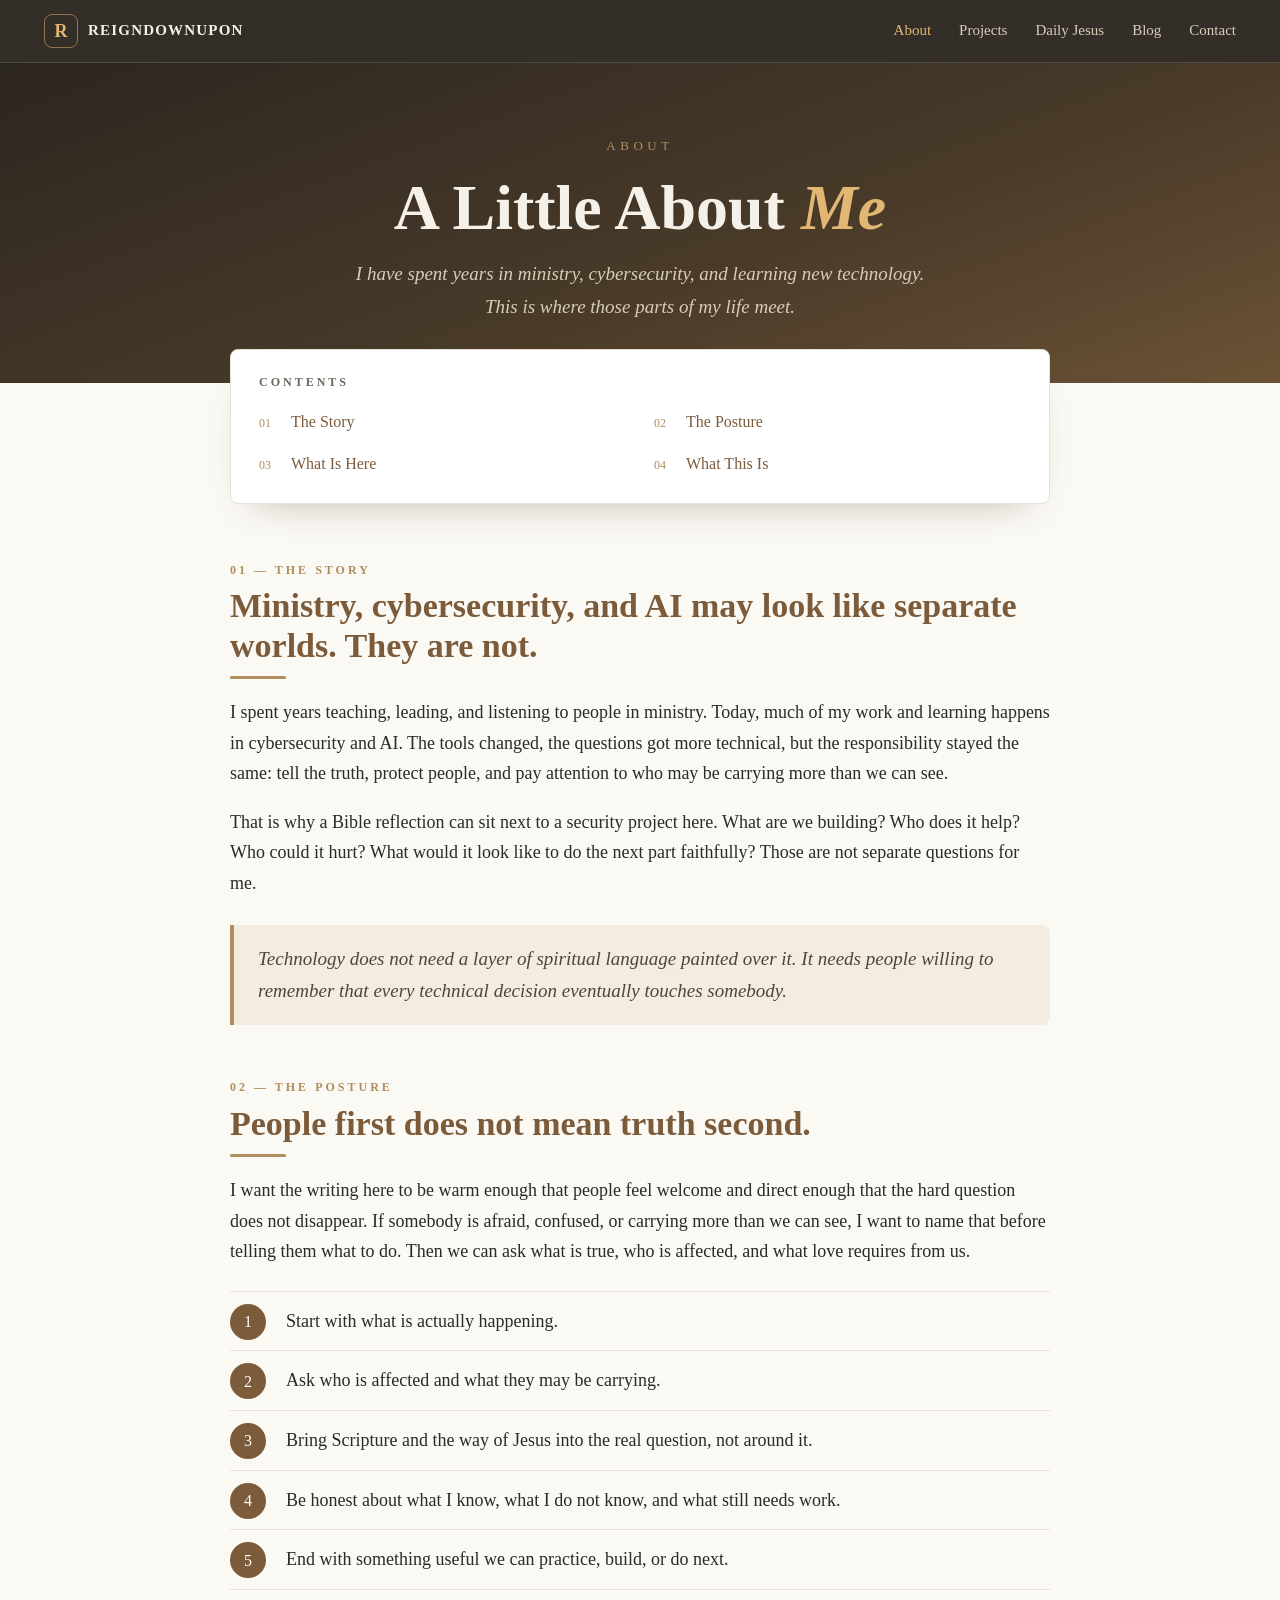
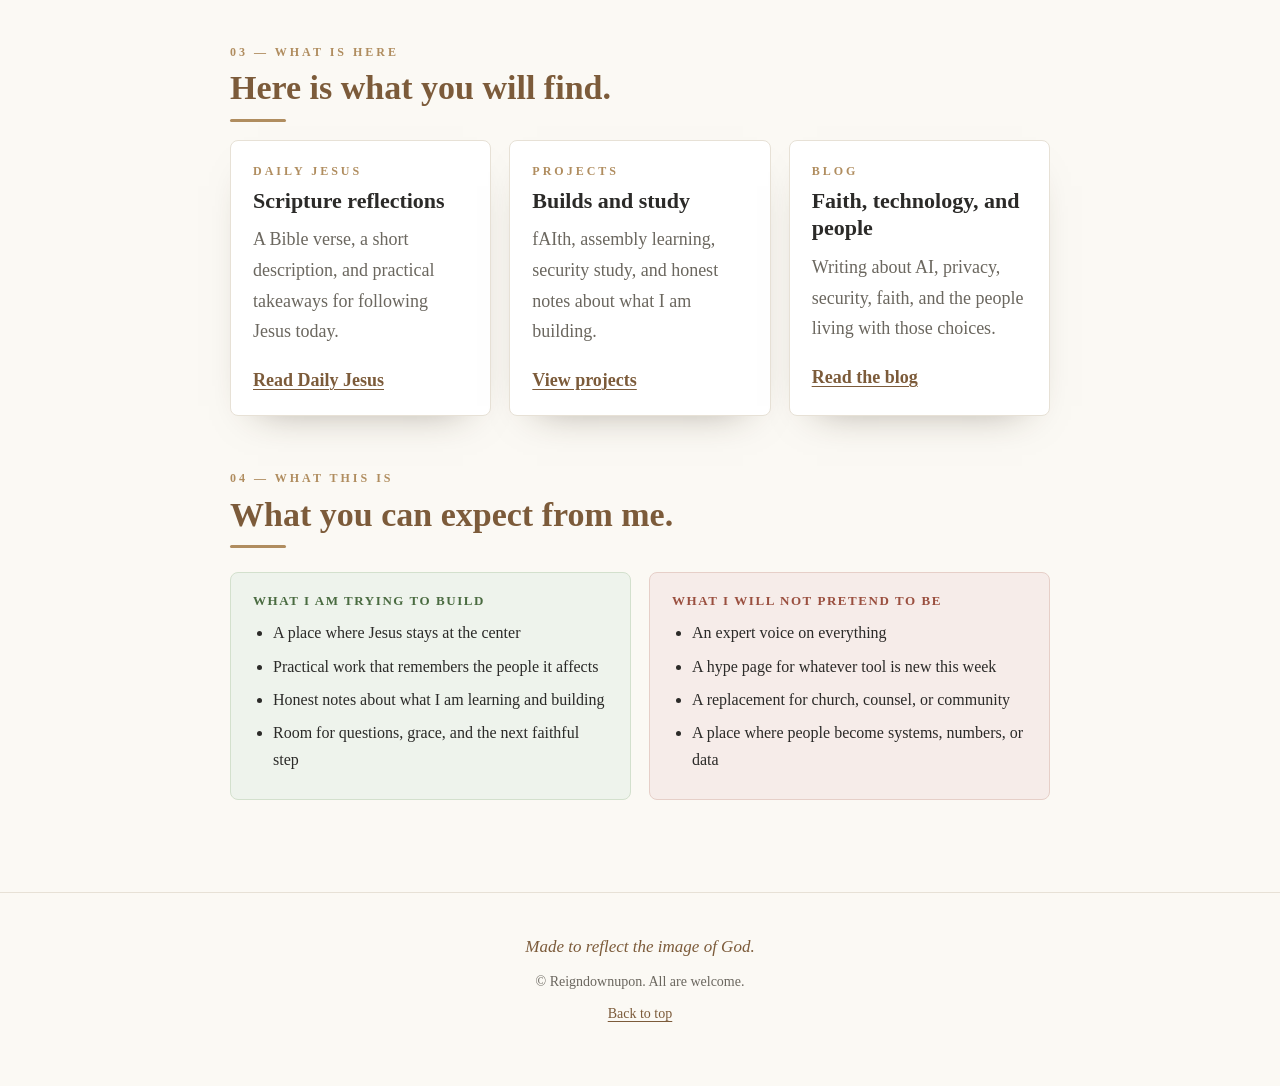
==== commit 0c46d731: "Rewrite site copy in Travis voice" ====
--- a/about/index.html
+++ b/about/index.html
@@ -5,10 +5,10 @@
     <meta name="viewport" content="width=device-width, initial-scale=1">
     <meta
       name="description"
-      content="About Reigndownupon: faith, technology, cybersecurity, learning, welcome, and purpose."
+      content="About Travis Lodes and why Reigndownupon brings faith, cybersecurity, AI, and practical learning together."
     >
     <title>About | Reigndownupon</title>
-    <link rel="stylesheet" href="/styles.css">
+    <link rel="stylesheet" href="/styles.css?v=20260726">
   </head>
   <body>
     <header class="site-header">
@@ -28,8 +28,8 @@
 
     <section class="hero" id="top">
       <div class="mark">About</div>
-      <h1>The Heart Behind <span class="warm">Reigndownupon</span></h1>
-      <p class="tag">A welcoming basecamp for faith, technology, practical security, and learning that keeps people in view.</p>
+      <h1>A Little About <span class="warm">Me</span></h1>
+      <p class="tag">I have spent years in ministry, cybersecurity, and learning new technology. This is where those parts of my life meet.</p>
     </section>
 
     <nav class="toc" aria-label="About page contents">
@@ -45,60 +45,60 @@
     <main class="wrap">
       <section id="story">
         <div class="kicker">01 &mdash; The story</div>
-        <h2>A place for the things that keep converging.</h2>
+        <h2>Ministry, cybersecurity, and AI may look like separate worlds. They are not.</h2>
         <p>
-          This site brings together the parts of life and work that keep speaking to each other: following Jesus,
-          learning deeply, building with new technology, and taking digital protection seriously. It is personal, but
-          not private. It is professional, but not polished into distance.
+          I spent years teaching, leading, and listening to people in ministry. Today, much of my work and learning
+          happens in cybersecurity and AI. The tools changed, the questions got more technical, but the responsibility
+          stayed the same: tell the truth, protect people, and pay attention to who may be carrying more than we can see.
         </p>
         <p>
-          The goal is to create a home where faith reflections can sit next to security writing, where AI experiments
-          can be tested with humility, and where technical learning can stay connected to love of neighbor.
+          That is why a Bible reflection can sit next to a security project here. What are we building? Who does it
+          help? Who could it hurt? What would it look like to do the next part faithfully? Those are not separate
+          questions for me.
         </p>
         <div class="pull">
-          Reigndownupon is not trying to make technology sound spiritual. It is trying to remember that every technical
-          decision eventually touches a person.
+          Technology does not need a layer of spiritual language painted over it. It needs people willing to remember
+          that every technical decision eventually touches somebody.
         </div>
       </section>
 
       <section id="posture">
         <div class="kicker">02 &mdash; The posture</div>
-        <h2>Warm, direct, practical, and honest about limits.</h2>
+        <h2>People first does not mean truth second.</h2>
         <p>
-          The writing here tries to slow down enough to name the deeper issue underneath the surface issue. A security
-          story is rarely only about a tool. An AI story is rarely only about speed. A Scripture reflection is rarely
-          only about information. Beneath the obvious thing, there is usually a human issue: trust, fear, dignity,
-          accountability, attention, power, or hope.
+          I want the writing here to be warm enough that people feel welcome and direct enough that the hard question
+          does not disappear. If somebody is afraid, confused, or carrying more than we can see, I want to name that
+          before telling them what to do. Then we can ask what is true, who is affected, and what love requires from us.
         </p>
         <ol class="steps">
-          <li>Start with what is real and concrete.</li>
-          <li>Name the deeper human issue underneath it.</li>
-          <li>Connect the issue back to Scripture, wisdom, or the way of Jesus.</li>
-          <li>Ask direct questions that invite responsibility instead of shame.</li>
-          <li>End with a concrete response someone can actually practice.</li>
+          <li>Start with what is actually happening.</li>
+          <li>Ask who is affected and what they may be carrying.</li>
+          <li>Bring Scripture and the way of Jesus into the real question, not around it.</li>
+          <li>Be honest about what I know, what I do not know, and what still needs work.</li>
+          <li>End with something useful we can practice, build, or do next.</li>
         </ol>
       </section>
 
       <section id="what-is-here">
         <div class="kicker">03 &mdash; What is here</div>
-        <h2>Faith, security, AI, and learning in one room.</h2>
+        <h2>Here is what you will find.</h2>
         <div class="path-grid">
           <article class="path-card">
             <div class="card-kicker">Daily Jesus</div>
             <h3>Scripture reflections</h3>
-            <p>Short reflections that begin with Scripture and move toward honest obedience.</p>
+            <p>A Bible verse, a short description, and practical takeaways for following Jesus today.</p>
             <a href="/dailyjesus/">Read Daily Jesus</a>
           </article>
           <article class="path-card">
             <div class="card-kicker">Projects</div>
             <h3>Builds and study</h3>
-            <p>Assembly learning, cybersecurity credentials, and project notes with practical outcomes.</p>
+            <p>fAIth, assembly learning, security study, and honest notes about what I am building.</p>
             <a href="/projects/">View projects</a>
           </article>
           <article class="path-card">
             <div class="card-kicker">Blog</div>
-            <h3>Faith and cybersecurity</h3>
-            <p>Article reactions about AI, privacy, security, and neighbor-love.</p>
+            <h3>Faith, technology, and people</h3>
+            <p>Writing about AI, privacy, security, faith, and the people living with those choices.</p>
             <a href="/blog/">Read the blog</a>
           </article>
         </div>
@@ -106,24 +106,24 @@
 
       <section id="boundaries">
         <div class="kicker">04 &mdash; What this is</div>
-        <h2>A clear shape helps the site stay honest.</h2>
+        <h2>What you can expect from me.</h2>
         <div class="boundary">
           <div class="card is">
-            <h4>What it is</h4>
+            <h4>What I am trying to build</h4>
             <ul>
-              <li>A personal learning and writing home</li>
-              <li>A place for faith-shaped technology reflection</li>
-              <li>A record of practical projects and study</li>
-              <li>An invitation to think carefully and act faithfully</li>
+              <li>A place where Jesus stays at the center</li>
+              <li>Practical work that remembers the people it affects</li>
+              <li>Honest notes about what I am learning and building</li>
+              <li>Room for questions, grace, and the next faithful step</li>
             </ul>
           </div>
           <div class="card isnt">
-            <h4>What it is not</h4>
+            <h4>What I will not pretend to be</h4>
             <ul>
-              <li>A detached tech portfolio</li>
-              <li>A hype page for AI</li>
+              <li>An expert voice on everything</li>
+              <li>A hype page for whatever tool is new this week</li>
               <li>A replacement for church, counsel, or community</li>
-              <li>A place where people get reduced to systems or data</li>
+              <li>A place where people become systems, numbers, or data</li>
             </ul>
           </div>
         </div>
--- a/styles.css
+++ b/styles.css
@@ -368,6 +368,7 @@
 .example,
 .blog-post,
 .daily-feature,
+.holding-card,
 .path-card,
 .credential-grid article,
 .contact-form,
@@ -440,6 +441,26 @@
 .path-card,
 .archive-grid article {
   padding: 20px 22px;
+}
+
+.holding-card {
+  padding: clamp(22px, 4vw, 30px);
+}
+
+.holding-card h3 {
+  margin-bottom: 10px;
+  color: var(--accent);
+  font-size: clamp(28px, 5vw, 36px);
+  font-weight: 600;
+}
+
+.holding-card p {
+  max-width: 720px;
+  color: var(--muted);
+}
+
+.holding-card a {
+  font-weight: 700;
 }
 
 .path-card p,
@@ -802,6 +823,11 @@
     padding-left: 20px;
   }
 
+  main.wrap {
+    padding-right: 20px;
+    padding-left: 20px;
+  }
+
   .work-list article,
   .lesson-card summary {
     grid-template-columns: 1fr;
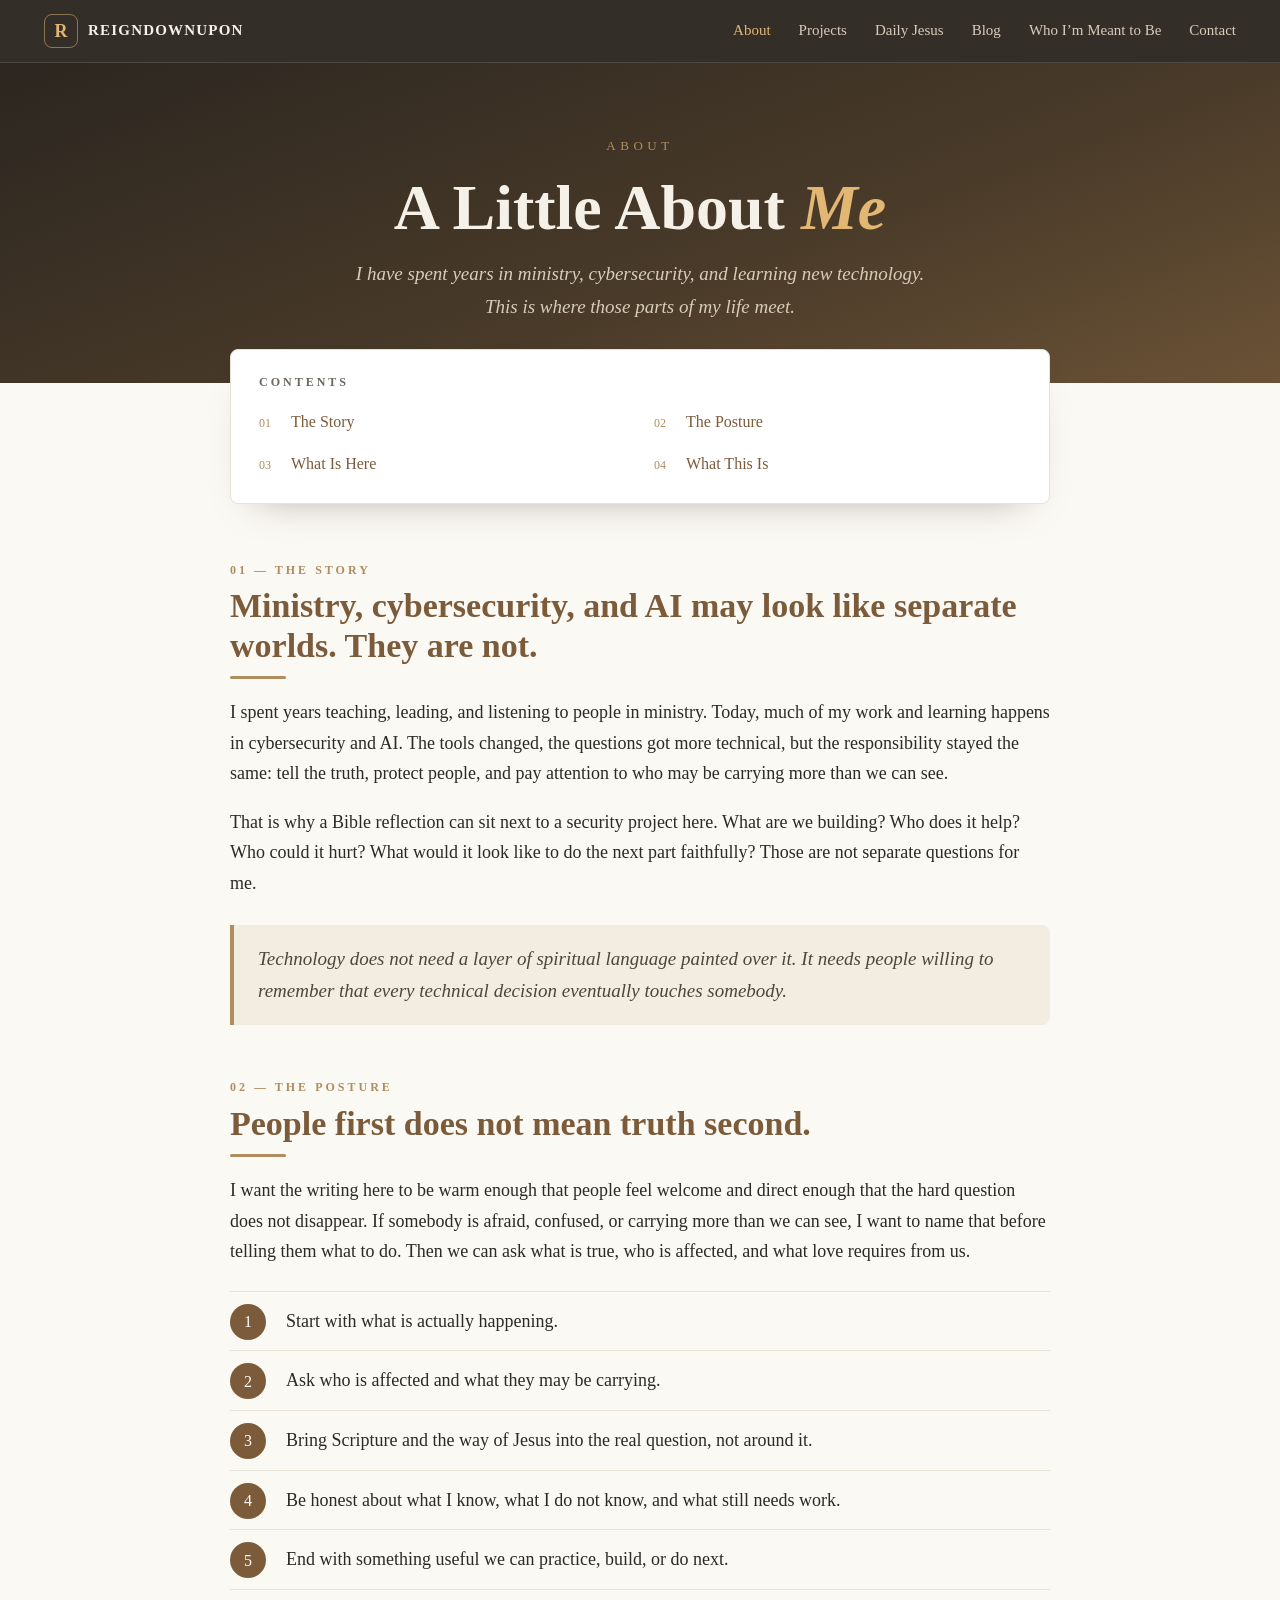
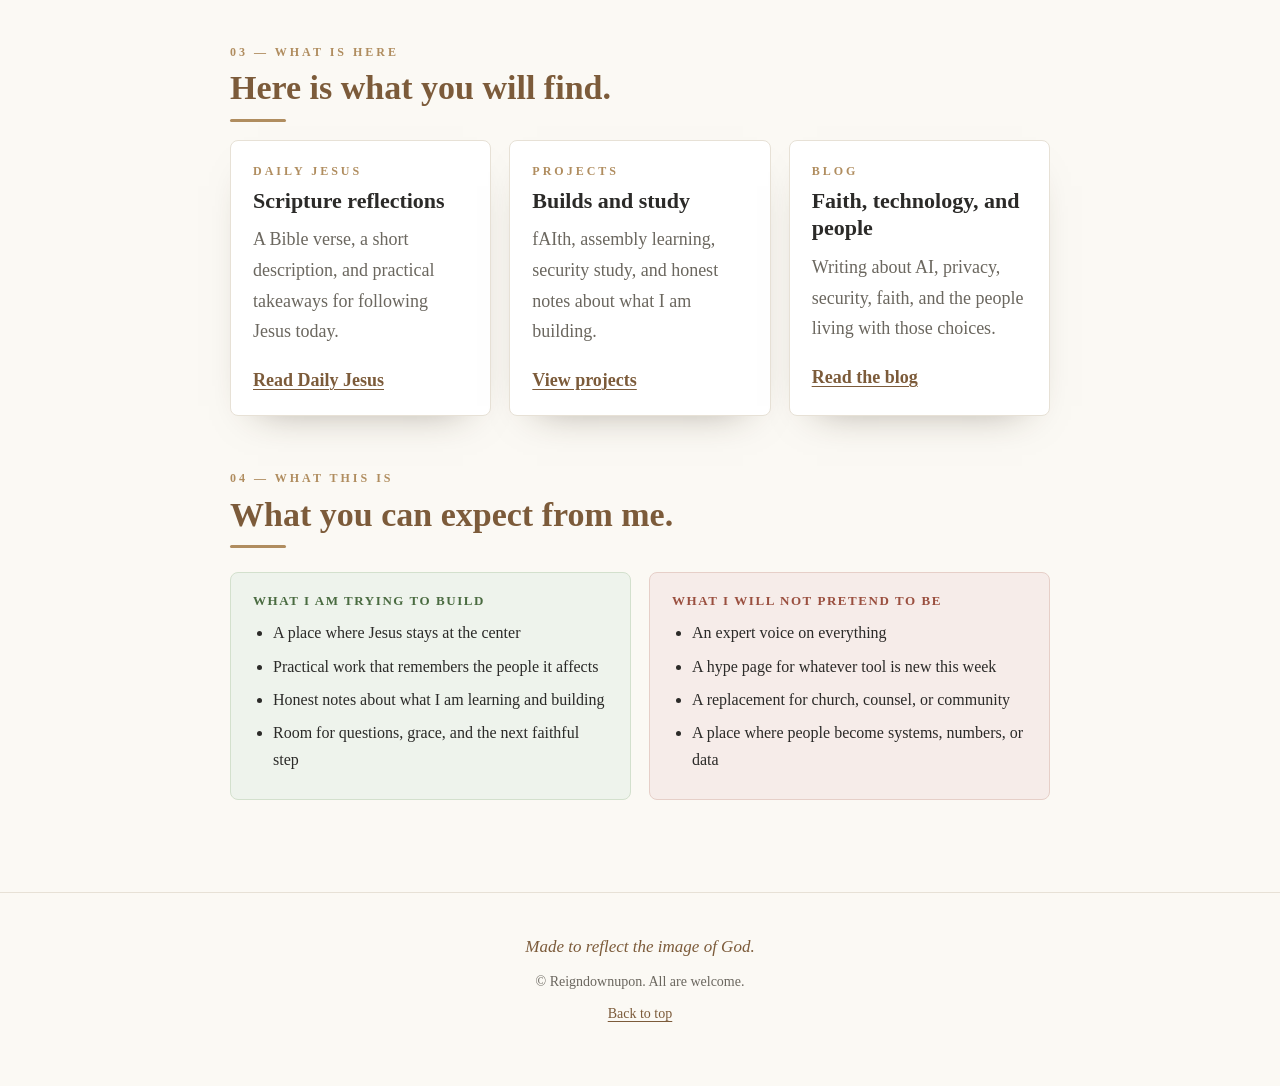
==== commit 8b9db9a3: "Add Who I'm Meant to Be section" ====
--- a/about/index.html
+++ b/about/index.html
@@ -9,6 +9,7 @@
     >
     <title>About | Reigndownupon</title>
     <link rel="stylesheet" href="/styles.css?v=20260726">
+    <link rel="icon" href="/favicon.svg?v=1" type="image/svg+xml">
   </head>
   <body>
     <header class="site-header">
@@ -22,6 +23,7 @@
         <a href="/projects/">Projects</a>
         <a href="/dailyjesus/">Daily Jesus</a>
         <a href="/blog/">Blog</a>
+        <a href="/who-im-meant-to-be/">Who I’m Meant to Be</a>
         <a href="/contact/">Contact</a>
       </nav>
     </header>
--- a/styles.css
+++ b/styles.css
@@ -235,6 +235,70 @@
   text-transform: uppercase;
 }
 
+.daily-about-intro {
+  position: relative;
+  z-index: 2;
+  max-width: var(--max);
+  margin: -34px auto 0;
+  padding: 26px 28px;
+  border: 1px solid var(--line);
+  border-radius: 8px;
+  background: var(--paper);
+  box-shadow: var(--shadow);
+}
+
+.daily-about-intro p:last-child {
+  margin-bottom: 0;
+}
+
+.daily-about-intro + .toc {
+  margin-top: 18px;
+}
+
+.toc-latest {
+  margin-bottom: 12px;
+}
+
+.toc-list {
+  padding-top: 12px;
+  border-top: 1px solid var(--line);
+}
+
+.toc-list summary {
+  display: inline-flex;
+  min-height: 44px;
+  align-items: center;
+  padding: 8px 16px;
+  border: 1px solid var(--accent);
+  border-radius: 999px;
+  color: var(--accent);
+  font-size: 15px;
+  font-weight: 700;
+  list-style: none;
+  cursor: pointer;
+}
+
+.toc-list summary::-webkit-details-marker {
+  display: none;
+}
+
+.toc-list summary::after {
+  content: "+";
+  margin-left: 8px;
+  font-size: 18px;
+  line-height: 1;
+}
+
+.toc-list[open] summary::after {
+  content: "−";
+}
+
+.toc-list ol {
+  margin-top: 14px;
+  padding-top: 14px;
+  border-top: 1px dashed var(--line);
+}
+
 .toc ol {
   display: grid;
   grid-template-columns: repeat(2, 1fr);
@@ -610,7 +674,8 @@
   padding-left: 24px;
 }
 
-.daily-feature blockquote {
+.daily-feature blockquote,
+.blog-post blockquote {
   margin: 0 0 18px;
   padding: 18px 24px;
   border-left: 4px solid var(--accent-soft);
@@ -621,12 +686,31 @@
   font-style: italic;
 }
 
-.daily-feature blockquote cite {
+.daily-feature blockquote cite,
+.blog-post blockquote cite {
   display: block;
   margin-top: 10px;
   color: var(--muted);
   font-size: 15px;
   font-style: normal;
+  font-weight: 700;
+}
+
+.daily-feature .scripture-passage {
+  font-style: normal;
+}
+
+.daily-feature .scripture-passage p {
+  color: inherit;
+}
+
+.daily-feature .scripture-passage p:last-of-type {
+  margin-bottom: 0;
+}
+
+.daily-feature .scripture-passage sup {
+  color: var(--accent);
+  font-size: 0.7em;
   font-weight: 700;
 }
 
@@ -777,6 +861,11 @@
     flex-direction: column;
   }
 
+  section,
+  .section {
+    scroll-margin-top: 128px;
+  }
+
   .nav-links {
     width: 100%;
     overflow-x: auto;
@@ -813,6 +902,11 @@
     padding: 20px;
   }
 
+  .daily-about-intro {
+    width: calc(100% - 32px);
+    padding: 20px;
+  }
+
   .toc ol {
     grid-template-columns: 1fr;
   }
